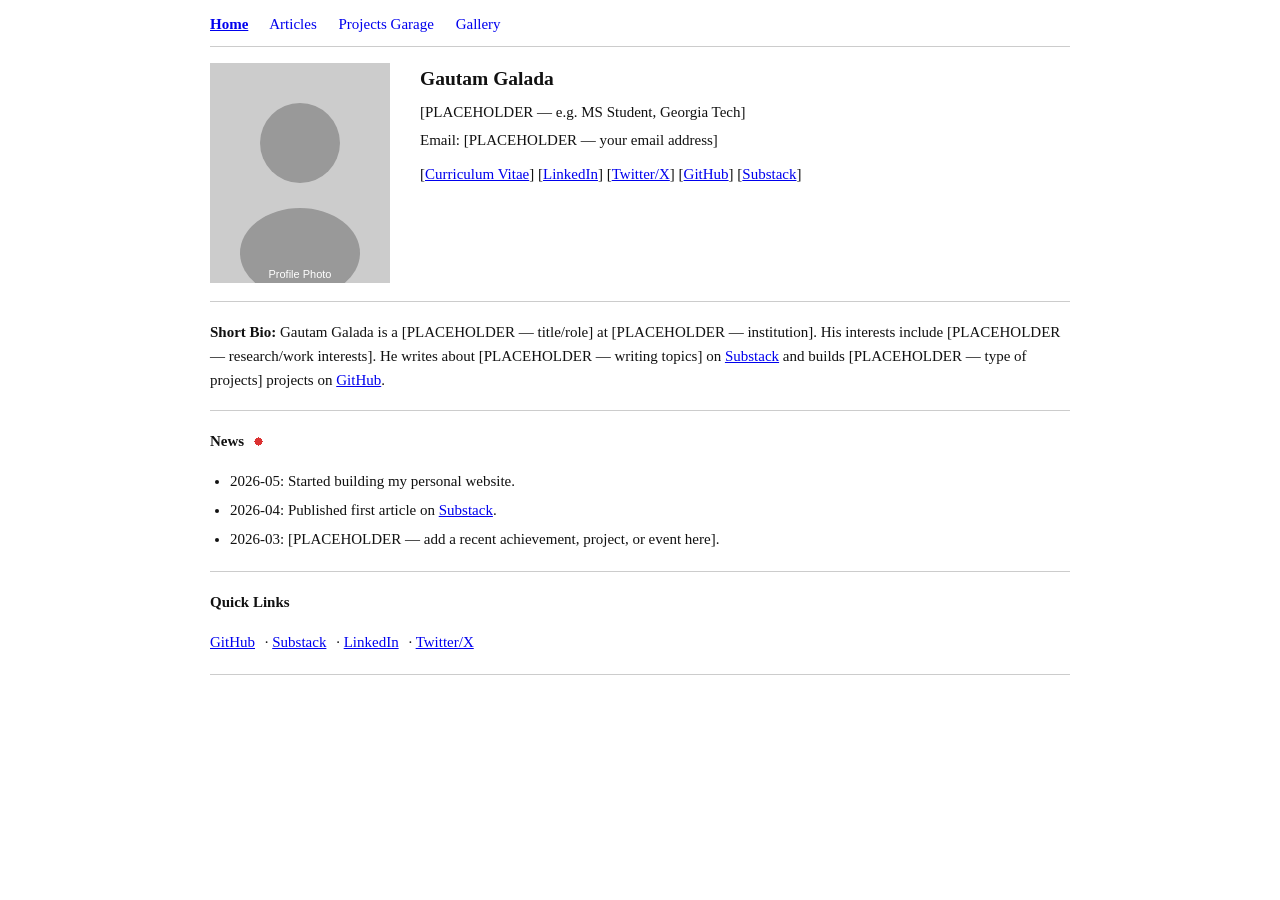
==== index.html @ 7379764a "Initial site build -all 4 pages" ====
<!DOCTYPE html>
<html lang="en">
<head>
  <meta charset="UTF-8">
  <meta name="viewport" content="width=device-width, initial-scale=1.0">
  <title>Gautam Galada</title>
  <link rel="stylesheet" href="assets/style.css">
</head>
<body>
<div class="wrapper">

  <!-- Navigation -->
  <nav>
    <a href="index.html" class="active">Home</a>
    <a href="articles.html">Articles</a>
    <a href="projects.html">Projects Garage</a>
    <a href="gallery.html">Gallery</a>
  </nav>

  <!-- Two-column profile block -->
  <div class="two-col">
    <div>
      <img src="assets/profile_placeholder.svg" alt="Gautam Galada">
    </div>
    <div class="profile-info">
      <h1>Gautam Galada</h1>
      <p>[PLACEHOLDER — e.g. MS Student, Georgia Tech]</p>
      <p>Email: [PLACEHOLDER — your email address]</p>
      <div class="profile-links">
        <p>[<a href="assets/cv.pdf">Curriculum Vitae</a>]
           [<a href="[PLACEHOLDER — LinkedIn URL]" target="_blank" rel="noopener">LinkedIn</a>]
           [<a href="[PLACEHOLDER — Twitter/X URL]" target="_blank" rel="noopener">Twitter/X</a>]
           [<a href="https://github.com/Gautam-Galada" target="_blank" rel="noopener">GitHub</a>]
           [<a href="https://substack.com/@gautamgalada1" target="_blank" rel="noopener">Substack</a>]
        </p>
      </div>
    </div>
  </div>

  <hr>

  <!-- Short Bio -->
  <p><span class="section-heading">Short Bio:</span>
  Gautam Galada is a [PLACEHOLDER — title/role] at [PLACEHOLDER — institution].
  His interests include [PLACEHOLDER — research/work interests].
  He writes about [PLACEHOLDER — writing topics] on
  <a href="https://substack.com/@gautamgalada1" target="_blank" rel="noopener">Substack</a>
  and builds [PLACEHOLDER — type of projects] projects on
  <a href="https://github.com/Gautam-Galada" target="_blank" rel="noopener">GitHub</a>.
  </p>

  <hr>

  <!-- News -->
  <p class="news-heading">
    News <img src="assets/news.gif" alt="">
  </p>

  <!-- ADD NEW NEWS ITEMS HERE, MOST RECENT FIRST.
       FORMAT: <li>YYYY-MM: Your update text with optional <a href="">links</a>.</li> -->
  <ul class="news-list">
    <li>2026-05: Started building my personal website.</li>
    <li>2026-04: Published first article on <a href="https://substack.com/@gautamgalada1" target="_blank" rel="noopener">Substack</a>.</li>
    <li>2026-03: [PLACEHOLDER — add a recent achievement, project, or event here].</li>
  </ul>

  <hr>

  <!-- Quick Links -->
  <p class="section-heading">Quick Links</p>
  <div class="quick-links">
    <a href="https://github.com/Gautam-Galada" target="_blank" rel="noopener">GitHub</a> &middot;
    <a href="https://substack.com/@gautamgalada1" target="_blank" rel="noopener">Substack</a> &middot;
    <a href="[PLACEHOLDER — LinkedIn URL]" target="_blank" rel="noopener">LinkedIn</a> &middot;
    <a href="[PLACEHOLDER — Twitter/X URL]" target="_blank" rel="noopener">Twitter/X</a>
  </div>

  <hr>

</div>
</body>
</html>
---- assets/style.css ----
/* ===== Base ===== */
* {
  box-sizing: border-box;
}

body {
  background: #ffffff;
  color: #111111;
  font-family: Georgia, 'Times New Roman', Times, serif;
  font-size: 15px;
  line-height: 1.6;
  margin: 0;
  padding: 0;
}

.wrapper {
  max-width: 900px;
  margin: 0 auto;
  padding: 0 20px;
}

/* ===== Links ===== */
a {
  color: #0000EE;
  text-decoration: underline;
}

a:visited {
  color: #551A8B;
}

a:hover {
  text-decoration: underline;
}

/* ===== Navigation ===== */
nav {
  padding: 12px 0 10px 0;
  border-bottom: 1px solid #cccccc;
  margin-bottom: 16px;
}

nav a {
  margin-right: 18px;
  text-decoration: none;
  color: #0000EE;
  font-size: 15px;
}

nav a:visited {
  color: #0000EE;
}

nav a:hover {
  text-decoration: underline;
}

nav a.active {
  font-weight: bold;
  text-decoration: underline;
}

/* ===== HR ===== */
hr {
  border: none;
  border-top: 1px solid #cccccc;
  margin: 18px 0;
}

/* ===== Two-column profile layout ===== */
.two-col {
  display: flex;
  gap: 30px;
  align-items: flex-start;
  margin-bottom: 4px;
}

.two-col img {
  max-width: 180px;
  height: auto;
  display: block;
}

.two-col .profile-info {
  flex: 1;
}

.profile-info h1 {
  font-size: 1.3em;
  margin: 0 0 6px 0;
  font-weight: bold;
}

.profile-info p {
  margin: 4px 0;
}

.profile-links {
  margin-top: 10px;
}

.profile-links a {
  display: inline;
}

/* ===== Section headings ===== */
.section-heading {
  font-weight: bold;
  font-size: 1em;
}

.news-heading {
  font-weight: bold;
  font-size: 1em;
  display: flex;
  align-items: center;
  gap: 6px;
}

.news-heading img {
  width: 16px;
  height: 16px;
}

/* ===== News list ===== */
ul.news-list {
  padding-left: 20px;
  line-height: 1.8;
  margin-top: 6px;
}

ul.news-list li {
  margin-bottom: 2px;
}

/* ===== Quick links ===== */
.quick-links {
  line-height: 1.8;
}

.quick-links a {
  margin-right: 6px;
}

/* ===== Articles page ===== */
.page-title {
  font-size: 1.2em;
  font-weight: bold;
  margin-bottom: 4px;
}

.page-subtitle {
  color: #555555;
  font-size: 0.9em;
  margin-bottom: 14px;
}

.article-item {
  display: block;
  margin-bottom: 16px;
}

.article-item a {
  font-weight: normal;
}

.meta {
  color: #555555;
  font-size: 0.9em;
  display: block;
  margin-top: 2px;
}

/* ===== Projects page ===== */
.project-card {
  display: block;
  margin-bottom: 14px;
  padding: 10px 12px;
  border: 1px solid #cccccc;
}

.project-card .project-title {
  font-weight: bold;
}

.project-card .project-desc {
  margin: 3px 0 4px 0;
}

.project-card .tags {
  color: #555555;
  font-size: 0.88em;
}

.recent-project-list {
  list-style: none;
  padding-left: 0;
  line-height: 1.9;
}

.recent-project-list li {
  margin-bottom: 0;
}

.ideas-list {
  list-style: none;
  padding-left: 0;
  line-height: 1.9;
}

.ideas-list li {
  margin-bottom: 0;
}

/* ===== Gallery page ===== */
.photo-grid {
  display: grid;
  grid-template-columns: repeat(3, 1fr);
  gap: 12px;
  margin-top: 8px;
}

figure {
  margin: 0;
}

figure img {
  width: 100%;
  height: auto;
  display: block;
  background: #dddddd;
  min-height: 120px;
}

figcaption {
  font-size: 0.85em;
  color: #555555;
  text-align: center;
  margin-top: 4px;
}

/* ===== Blog/longer reads list ===== */
.post-list {
  list-style: none;
  padding-left: 0;
  line-height: 1.9;
}

/* ===== Responsive ===== */
@media (max-width: 600px) {
  .two-col {
    flex-direction: column;
  }

  .two-col img {
    max-width: 140px;
  }

  .photo-grid {
    grid-template-columns: 1fr;
  }

  nav a {
    margin-right: 10px;
  }
}
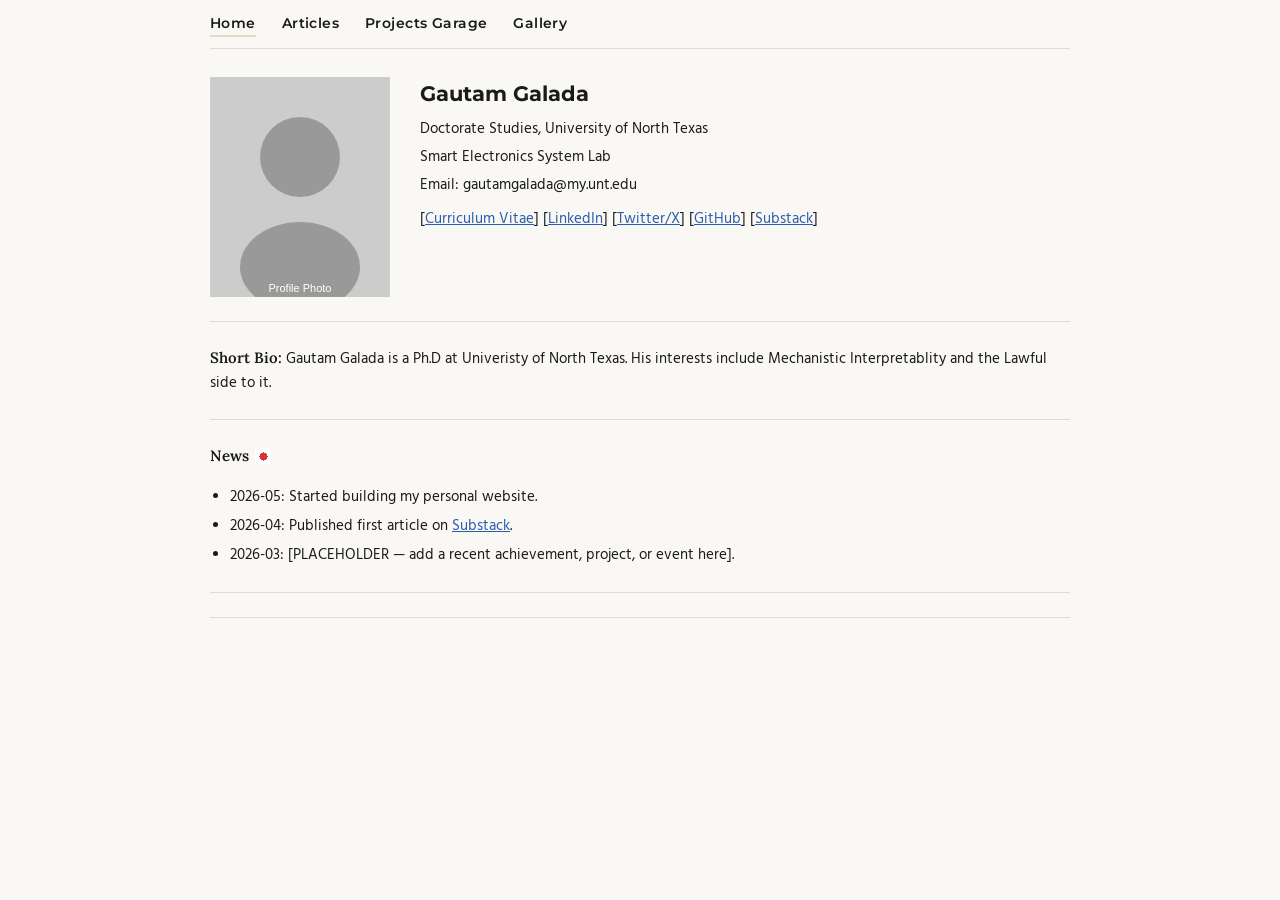
==== commit 873e0133: "Second-build -all 4 pages" ====
--- a/index.html
+++ b/index.html
@@ -24,12 +24,13 @@
     </div>
     <div class="profile-info">
       <h1>Gautam Galada</h1>
-      <p>[PLACEHOLDER — e.g. MS Student, Georgia Tech]</p>
-      <p>Email: [PLACEHOLDER — your email address]</p>
+      <p>Doctorate Studies, University of North Texas</p>
+      <p>Smart Electronics System Lab</p> 
+      <p>Email: gautamgalada@my.unt.edu</p>
       <div class="profile-links">
         <p>[<a href="assets/cv.pdf">Curriculum Vitae</a>]
-           [<a href="[PLACEHOLDER — LinkedIn URL]" target="_blank" rel="noopener">LinkedIn</a>]
-           [<a href="[PLACEHOLDER — Twitter/X URL]" target="_blank" rel="noopener">Twitter/X</a>]
+           [<a href="https://www.linkedin.com/in/gautam-galada" target="_blank" rel="noopener">LinkedIn</a>]
+           [<a href="https://x.com/GaladaGautam" target="_blank" rel="noopener">Twitter/X</a>]
            [<a href="https://github.com/Gautam-Galada" target="_blank" rel="noopener">GitHub</a>]
            [<a href="https://substack.com/@gautamgalada1" target="_blank" rel="noopener">Substack</a>]
         </p>
@@ -41,13 +42,8 @@
 
   <!-- Short Bio -->
   <p><span class="section-heading">Short Bio:</span>
-  Gautam Galada is a [PLACEHOLDER — title/role] at [PLACEHOLDER — institution].
-  His interests include [PLACEHOLDER — research/work interests].
-  He writes about [PLACEHOLDER — writing topics] on
-  <a href="https://substack.com/@gautamgalada1" target="_blank" rel="noopener">Substack</a>
-  and builds [PLACEHOLDER — type of projects] projects on
-  <a href="https://github.com/Gautam-Galada" target="_blank" rel="noopener">GitHub</a>.
-  </p>
+  Gautam Galada is a Ph.D at Univeristy of North Texas.
+  His interests include Mechanistic Interpretablity and the Lawful side to it.</p>
 
   <hr>
 
@@ -66,14 +62,14 @@
 
   <hr>
 
-  <!-- Quick Links -->
+  <!-- Quick Links
   <p class="section-heading">Quick Links</p>
   <div class="quick-links">
     <a href="https://github.com/Gautam-Galada" target="_blank" rel="noopener">GitHub</a> &middot;
     <a href="https://substack.com/@gautamgalada1" target="_blank" rel="noopener">Substack</a> &middot;
     <a href="[PLACEHOLDER — LinkedIn URL]" target="_blank" rel="noopener">LinkedIn</a> &middot;
     <a href="[PLACEHOLDER — Twitter/X URL]" target="_blank" rel="noopener">Twitter/X</a>
-  </div>
+  </div> -->
 
   <hr>
 
--- a/assets/style.css
+++ b/assets/style.css
@@ -1,12 +1,15 @@
+@import url('https://fonts.googleapis.com/css2?family=Montserrat:wght@400;600;700&family=Lora:ital,wght@0,400;0,600;1,400&family=Hind+Madurai:wght@300;400;500&display=swap');
+
 /* ===== Base ===== */
 * {
   box-sizing: border-box;
 }
 
 body {
-  background: #ffffff;
-  color: #111111;
-  font-family: Georgia, 'Times New Roman', Times, serif;
+  background: #FAF8F5;
+  color: #1A1A1A;
+  font-family: 'Hind Madurai', sans-serif;
+  font-weight: 400;
   font-size: 15px;
   line-height: 1.6;
   margin: 0;
@@ -21,50 +24,65 @@
 
 /* ===== Links ===== */
 a {
-  color: #0000EE;
+  color: #2A5DB0;
   text-decoration: underline;
 }
 
 a:visited {
-  color: #551A8B;
+  color: #2A5DB0;
 }
 
 a:hover {
+  color: #1A3F80;
   text-decoration: underline;
+}
+
+/* ===== Headings ===== */
+h1, h2, h3 {
+  font-family: 'Montserrat', sans-serif;
+  font-weight: 600;
+}
+
+h4, h5 {
+  font-family: 'Lora', serif;
 }
 
 /* ===== Navigation ===== */
 nav {
-  padding: 12px 0 10px 0;
-  border-bottom: 1px solid #cccccc;
-  margin-bottom: 16px;
+  padding: 12px 0 12px 0;
+  border-bottom: 1px solid #E3DAC9;
+  margin-bottom: 28px;
 }
 
 nav a {
-  margin-right: 18px;
+  font-family: 'Montserrat', sans-serif;
+  font-weight: 600;
+  font-size: 14px;
+  letter-spacing: 0.03em;
+  color: #1A1A1A;
   text-decoration: none;
-  color: #0000EE;
-  font-size: 15px;
+  margin-right: 22px;
 }
 
 nav a:visited {
-  color: #0000EE;
+  color: #1A1A1A;
 }
 
 nav a:hover {
-  text-decoration: underline;
+  color: #2A5DB0;
 }
 
 nav a.active {
-  font-weight: bold;
-  text-decoration: underline;
+  color: #1A1A1A;
+  border-bottom: 2px solid #E3DAC9;
+  padding-bottom: 3px;
 }
 
 /* ===== HR ===== */
 hr {
   border: none;
-  border-top: 1px solid #cccccc;
-  margin: 18px 0;
+  border-top: 1px solid #E3DAC9;
+  margin: 24px 0;
 }
 
 /* ===== Two-column profile layout ===== */
@@ -86,9 +104,10 @@
 }
 
 .profile-info h1 {
-  font-size: 1.3em;
+  font-family: 'Montserrat', sans-serif;
+  font-weight: 700;
+  font-size: 1.4em;
   margin: 0 0 6px 0;
-  font-weight: bold;
 }
 
 .profile-info p {
@@ -105,12 +124,14 @@
 
 /* ===== Section headings ===== */
 .section-heading {
-  font-weight: bold;
+  font-family: 'Lora', serif;
+  font-weight: 600;
   font-size: 1em;
 }
 
 .news-heading {
-  font-weight: bold;
+  font-family: 'Lora', serif;
+  font-weight: 600;
   font-size: 1em;
   display: flex;
   align-items: center;
@@ -124,6 +145,7 @@
 
 /* ===== News list ===== */
 ul.news-list {
+  font-family: 'Hind Madurai', sans-serif;
   padding-left: 20px;
   line-height: 1.8;
   margin-top: 6px;
@@ -142,64 +164,232 @@
   margin-right: 6px;
 }
 
-/* ===== Articles page ===== */
+/* ===== Page title / subtitle ===== */
 .page-title {
+  font-family: 'Montserrat', sans-serif;
+  font-weight: 600;
   font-size: 1.2em;
-  font-weight: bold;
   margin-bottom: 4px;
 }
 
 .page-subtitle {
-  color: #555555;
+  font-family: 'Hind Madurai', sans-serif;
+  color: #666666;
   font-size: 0.9em;
   margin-bottom: 14px;
-}
-
-.article-item {
-  display: block;
-  margin-bottom: 16px;
-}
-
-.article-item a {
-  font-weight: normal;
-}
-
+  margin-top: 0;
+}
+
+/* ===== Meta text ===== */
 .meta {
-  color: #555555;
+  font-family: 'Hind Madurai', sans-serif;
+  color: #666666;
   font-size: 0.9em;
   display: block;
   margin-top: 2px;
 }
 
-/* ===== Projects page ===== */
-.project-card {
-  display: block;
+/* ===== Articles page — Substack-style horizontal cards ===== */
+.article-card {
+  display: flex;
+  gap: 24px;
+  align-items: flex-start;
+  padding: 20px 0;
+}
+
+.article-card-text {
+  flex: 7;
+  display: flex;
+  flex-direction: column;
+  gap: 6px;
+}
+
+.article-card-text .article-title {
+  font-family: 'Lora', serif;
+  font-size: 18px;
+  font-weight: 600;
+  color: #1A1A1A;
+  text-decoration: none;
+  line-height: 1.4;
+  display: block;
+}
+
+.article-card-text .article-title:hover {
+  color: #2A5DB0;
+}
+
+.article-card-text .article-title:visited {
+  color: #1A1A1A;
+}
+
+.article-card-text .article-subtitle {
+  font-family: 'Hind Madurai', sans-serif;
+  font-size: 14px;
+  color: #444444;
+  line-height: 1.5;
+  display: -webkit-box;
+  -webkit-line-clamp: 2;
+  -webkit-box-orient: vertical;
+  overflow: hidden;
+}
+
+.article-card-text .article-byline {
+  font-family: 'Hind Madurai', sans-serif;
+  font-size: 11px;
+  color: #888888;
+  text-transform: uppercase;
+  letter-spacing: 0.05em;
+  margin-top: 6px;
+}
+
+.article-card-thumb {
+  flex: 3;
+  display: flex;
+  align-items: flex-start;
+  justify-content: flex-end;
+}
+
+.article-card-thumb img {
+  width: 160px;
+  height: 110px;
+  object-fit: cover;
+  border-radius: 6px;
+  display: block;
+  background: #F5F5F5;
+}
+
+/* ===== Tag pills (shared across projects) ===== */
+.tags {
+  margin-top: 6px;
+}
+
+.tag {
+  display: inline-block;
+  font-family: 'Hind Madurai', sans-serif;
+  font-size: 11px;
+  color: #444444;
+  background: #F5F5F5;
+  border: 1px solid #E3DAC9;
+  border-radius: 4px;
+  padding: 2px 7px;
+  margin-right: 4px;
+  margin-bottom: 2px;
+}
+
+/* ===== Projects — Pinned grid ===== */
+.pinned-grid {
+  display: grid;
+  grid-template-columns: repeat(3, 1fr);
+  gap: 16px;
+  margin-bottom: 8px;
+}
+
+.pin-card {
+  border: 1px solid #E3DAC9;
+  border-radius: 10px;
+  overflow: hidden;
+  background: #FAF8F5;
+}
+
+.pin-card-img {
+  width: 100%;
+  height: 180px;
+  object-fit: cover;
+  display: block;
+  background: #F5F5F5;
+}
+
+.pin-card-body {
+  padding: 12px;
+}
+
+.pin-card-body .project-title {
+  font-family: 'Lora', serif;
+  font-weight: 600;
+  font-size: 0.95em;
+  margin-bottom: 4px;
+}
+
+.pin-card-body .project-title a {
+  text-decoration: none;
+  color: #1A1A1A;
+}
+
+.pin-card-body .project-title a:hover {
+  color: #2A5DB0;
+  text-decoration: underline;
+}
+
+.pin-card-body .project-desc {
+  font-family: 'Hind Madurai', sans-serif;
+  font-size: 13px;
+  color: #444444;
+  margin-bottom: 8px;
+}
+
+/* ===== Projects — Recent row cards ===== */
+.recent-project-card {
+  display: flex;
+  border: 1px solid #E3DAC9;
+  border-radius: 10px;
+  overflow: hidden;
   margin-bottom: 14px;
-  padding: 10px 12px;
-  border: 1px solid #cccccc;
-}
-
-.project-card .project-title {
-  font-weight: bold;
-}
-
-.project-card .project-desc {
-  margin: 3px 0 4px 0;
-}
-
-.project-card .tags {
-  color: #555555;
-  font-size: 0.88em;
-}
-
-.recent-project-list {
-  list-style: none;
-  padding-left: 0;
-  line-height: 1.9;
-}
-
-.recent-project-list li {
-  margin-bottom: 0;
+}
+
+.recent-project-card .proj-img {
+  width: 160px;
+  min-width: 160px;
+  object-fit: cover;
+  display: block;
+  background: #F5F5F5;
+}
+
+.recent-project-card .proj-body {
+  padding: 16px;
+  flex: 1;
+  display: flex;
+  flex-direction: column;
+}
+
+.proj-body .project-title {
+  font-family: 'Lora', serif;
+  font-weight: 600;
+  font-size: 0.95em;
+  margin-bottom: 4px;
+}
+
+.proj-body .project-title a {
+  text-decoration: none;
+  color: #1A1A1A;
+}
+
+.proj-body .project-title a:hover {
+  color: #2A5DB0;
+  text-decoration: underline;
+}
+
+.proj-body .project-desc {
+  font-family: 'Hind Madurai', sans-serif;
+  font-size: 14px;
+  color: #444444;
+  flex: 1;
+  margin-bottom: 8px;
+}
+
+.proj-body .proj-date {
+  font-family: 'Hind Madurai', sans-serif;
+  font-size: 12px;
+  color: #888888;
+  margin-top: auto;
+}
+
+/* ===== Projects — Ideas section ===== */
+.ideas-subheading {
+  font-family: 'Lora', serif;
+  font-size: 0.92em;
+  color: #444444;
+  margin-top: -8px;
+  margin-bottom: 10px;
 }
 
 .ideas-list {
@@ -209,7 +399,14 @@
 }
 
 .ideas-list li {
-  margin-bottom: 0;
+  font-family: 'Hind Madurai', sans-serif;
+  margin-bottom: 2px;
+}
+
+.idea-date {
+  font-family: 'Montserrat', sans-serif;
+  font-size: 12px;
+  color: #888888;
 }
 
 /* ===== Gallery page ===== */
@@ -228,18 +425,18 @@
   width: 100%;
   height: auto;
   display: block;
-  background: #dddddd;
+  background: #F5F5F5;
   min-height: 120px;
 }
 
 figcaption {
+  font-family: 'Hind Madurai', sans-serif;
   font-size: 0.85em;
-  color: #555555;
+  color: #666666;
   text-align: center;
   margin-top: 4px;
 }
 
-/* ===== Blog/longer reads list ===== */
 .post-list {
   list-style: none;
   padding-left: 0;
@@ -261,6 +458,35 @@
   }
 
   nav a {
-    margin-right: 10px;
-  }
-}
+    margin-right: 12px;
+  }
+
+  .article-card {
+    flex-direction: column;
+  }
+
+  .article-card-thumb {
+    order: 2;
+    width: 100%;
+    justify-content: flex-start;
+  }
+
+  .article-card-thumb img {
+    width: 100%;
+    height: 180px;
+  }
+
+  .pinned-grid {
+    grid-template-columns: 1fr;
+  }
+
+  .recent-project-card {
+    flex-direction: column;
+  }
+
+  .recent-project-card .proj-img {
+    width: 100%;
+    height: 160px;
+    min-width: unset;
+  }
+}
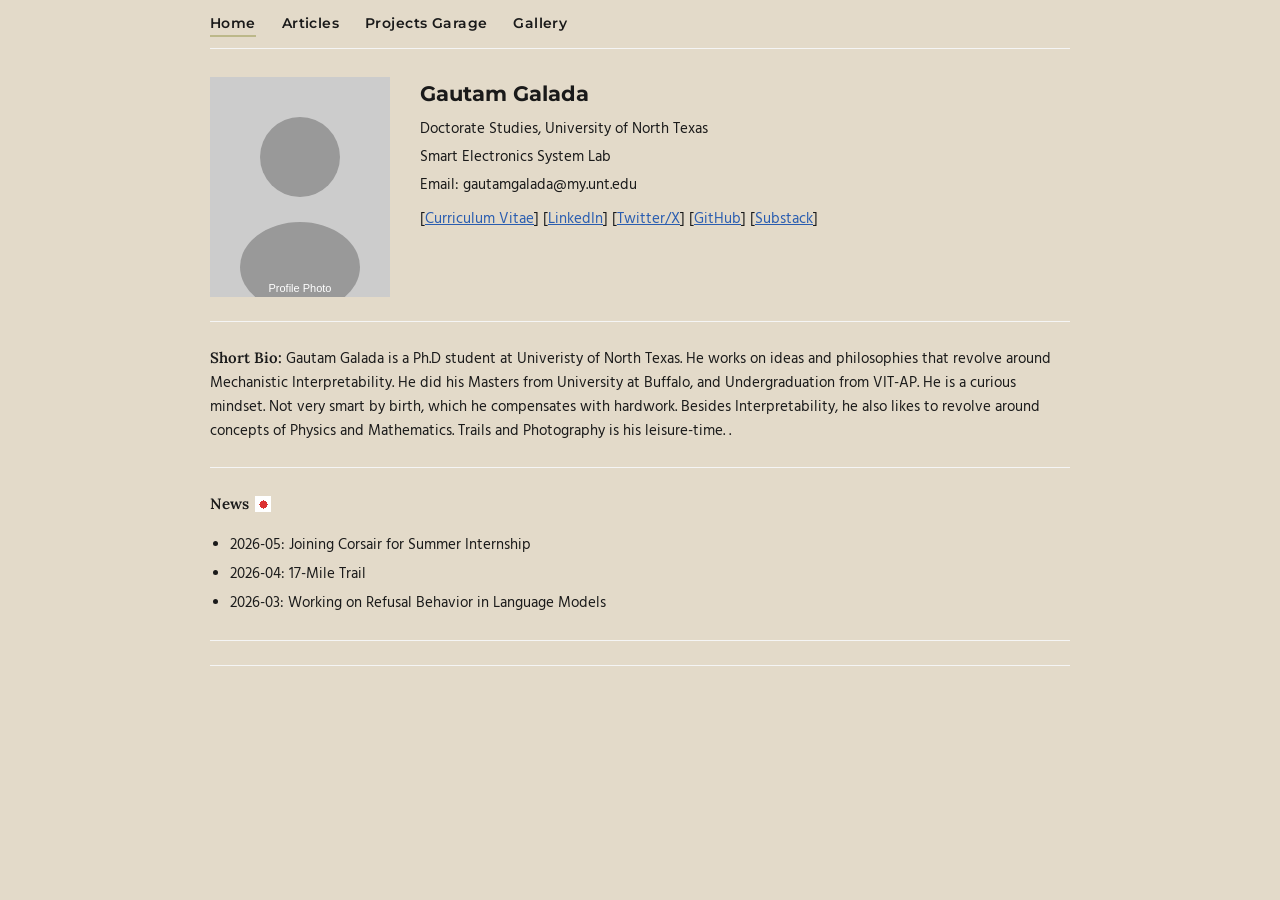
==== commit f59fea89: "feat: added bio" ====
--- a/index.html
+++ b/index.html
@@ -42,8 +42,8 @@
 
   <!-- Short Bio -->
   <p><span class="section-heading">Short Bio:</span>
-  Gautam Galada is a Ph.D at Univeristy of North Texas.
-  His interests include Mechanistic Interpretablity and the Lawful side to it.</p>
+  Gautam Galada is a Ph.D student at Univeristy of North Texas. He works on ideas and philosophies that revolve around Mechanistic Interpretability. He did his Masters from University at Buffalo, and Undergraduation from VIT-AP. He is a curious mindset. Not very smart by birth, which he compensates with hardwork. Besides Interpretability, he also likes to revolve around concepts of Physics and Mathematics. Trails and Photography is his leisure-time.
+.</p>
 
   <hr>
 
@@ -55,9 +55,9 @@
   <!-- ADD NEW NEWS ITEMS HERE, MOST RECENT FIRST.
        FORMAT: <li>YYYY-MM: Your update text with optional <a href="">links</a>.</li> -->
   <ul class="news-list">
-    <li>2026-05: Started building my personal website.</li>
-    <li>2026-04: Published first article on <a href="https://substack.com/@gautamgalada1" target="_blank" rel="noopener">Substack</a>.</li>
-    <li>2026-03: [PLACEHOLDER — add a recent achievement, project, or event here].</li>
+    <li>2026-05: Joining Corsair for Summer Internship</li>
+    <li>2026-04: 17-Mile Trail</li>
+    <li>2026-03: Working on Refusal Behavior in Language Models</li>
   </ul>
 
   <hr>
--- a/assets/style.css
+++ b/assets/style.css
@@ -6,7 +6,7 @@
 }
 
 body {
-  background: #FAF8F5;
+  background: #E3DAC9;
   color: #1A1A1A;
   font-family: 'Hind Madurai', sans-serif;
   font-weight: 400;
@@ -50,7 +50,7 @@
 /* ===== Navigation ===== */
 nav {
   padding: 12px 0 12px 0;
-  border-bottom: 1px solid #E3DAC9;
+  border-bottom: 1px solid #F5F5F5;
   margin-bottom: 28px;
 }
 
@@ -74,14 +74,14 @@
 
 nav a.active {
   color: #1A1A1A;
-  border-bottom: 2px solid #E3DAC9;
+  border-bottom: 2px solid #BCB88A;
   padding-bottom: 3px;
 }
 
 /* ===== HR ===== */
 hr {
   border: none;
-  border-top: 1px solid #E3DAC9;
+  border-top: 1px solid #F5F5F5;
   margin: 24px 0;
 }
 
@@ -111,6 +111,7 @@
 }
 
 .profile-info p {
+  font-family: 'Hind Madurai', sans-serif;
   margin: 4px 0;
 }
 
@@ -157,6 +158,7 @@
 
 /* ===== Quick links ===== */
 .quick-links {
+  font-family: 'Hind Madurai', sans-serif;
   line-height: 1.8;
 }
 
@@ -174,7 +176,7 @@
 
 .page-subtitle {
   font-family: 'Hind Madurai', sans-serif;
-  color: #666666;
+  color: #555555;
   font-size: 0.9em;
   margin-bottom: 14px;
   margin-top: 0;
@@ -183,7 +185,7 @@
 /* ===== Meta text ===== */
 .meta {
   font-family: 'Hind Madurai', sans-serif;
-  color: #666666;
+  color: #555555;
   font-size: 0.9em;
   display: block;
   margin-top: 2px;
@@ -202,6 +204,9 @@
   display: flex;
   flex-direction: column;
   gap: 6px;
+  background: #BCB88A;
+  padding: 14px 16px;
+  border-radius: 8px;
 }
 
 .article-card-text .article-title {
@@ -225,7 +230,7 @@
 .article-card-text .article-subtitle {
   font-family: 'Hind Madurai', sans-serif;
   font-size: 14px;
-  color: #444444;
+  color: #2E2E2E;
   line-height: 1.5;
   display: -webkit-box;
   -webkit-line-clamp: 2;
@@ -236,7 +241,7 @@
 .article-card-text .article-byline {
   font-family: 'Hind Madurai', sans-serif;
   font-size: 11px;
-  color: #888888;
+  color: #4A4A4A;
   text-transform: uppercase;
   letter-spacing: 0.05em;
   margin-top: 6px;
@@ -269,7 +274,7 @@
   font-size: 11px;
   color: #444444;
   background: #F5F5F5;
-  border: 1px solid #E3DAC9;
+  border: 1px solid #F5F5F5;
   border-radius: 4px;
   padding: 2px 7px;
   margin-right: 4px;
@@ -285,10 +290,10 @@
 }
 
 .pin-card {
-  border: 1px solid #E3DAC9;
+  border: 1px solid #F5F5F5;
   border-radius: 10px;
   overflow: hidden;
-  background: #FAF8F5;
+  background: #E3DAC9;
 }
 
 .pin-card-img {
@@ -301,6 +306,7 @@
 
 .pin-card-body {
   padding: 12px;
+  background: #BCB88A;
 }
 
 .pin-card-body .project-title {
@@ -323,14 +329,14 @@
 .pin-card-body .project-desc {
   font-family: 'Hind Madurai', sans-serif;
   font-size: 13px;
-  color: #444444;
+  color: #2E2E2E;
   margin-bottom: 8px;
 }
 
 /* ===== Projects — Recent row cards ===== */
 .recent-project-card {
   display: flex;
-  border: 1px solid #E3DAC9;
+  border: 1px solid #F5F5F5;
   border-radius: 10px;
   overflow: hidden;
   margin-bottom: 14px;
@@ -349,6 +355,7 @@
   flex: 1;
   display: flex;
   flex-direction: column;
+  background: #BCB88A;
 }
 
 .proj-body .project-title {
@@ -371,7 +378,7 @@
 .proj-body .project-desc {
   font-family: 'Hind Madurai', sans-serif;
   font-size: 14px;
-  color: #444444;
+  color: #2E2E2E;
   flex: 1;
   margin-bottom: 8px;
 }
@@ -379,7 +386,7 @@
 .proj-body .proj-date {
   font-family: 'Hind Madurai', sans-serif;
   font-size: 12px;
-  color: #888888;
+  color: #3A3A3A;
   margin-top: auto;
 }
 
@@ -406,10 +413,10 @@
 .idea-date {
   font-family: 'Montserrat', sans-serif;
   font-size: 12px;
-  color: #888888;
-}
-
-/* ===== Gallery page ===== */
+  color: #666666;
+}
+
+/* ===== Gallery — 3×2 photo grid ===== */
 .photo-grid {
   display: grid;
   grid-template-columns: repeat(3, 1fr);
@@ -423,20 +430,228 @@
 
 figure img {
   width: 100%;
-  height: auto;
+  height: 160px;
+  object-fit: cover;
   display: block;
   background: #F5F5F5;
-  min-height: 120px;
+  border-radius: 6px;
 }
 
 figcaption {
   font-family: 'Hind Madurai', sans-serif;
   font-size: 0.85em;
-  color: #666666;
+  color: #444444;
   text-align: center;
   margin-top: 4px;
 }
 
+/* See More button */
+.see-more-btn {
+  display: block;
+  margin: 16px auto 0;
+  font-family: 'Montserrat', sans-serif;
+  font-weight: 600;
+  font-size: 13px;
+  letter-spacing: 0.04em;
+  color: #1A1A1A;
+  background: #F5F5F5;
+  border: 1px solid #BCB88A;
+  border-radius: 6px;
+  padding: 7px 22px;
+  cursor: pointer;
+}
+
+.see-more-btn:hover {
+  background: #BCB88A;
+}
+
+/* ===== Gallery — Longer Reads ===== */
+.long-read-item {
+  margin-bottom: 20px;
+}
+
+.long-read-title {
+  font-family: 'Lora', serif;
+  font-weight: 600;
+  font-size: 1em;
+  margin-bottom: 6px;
+}
+
+.long-read-preview {
+  font-family: 'Hind Madurai', sans-serif;
+  font-size: 14px;
+  color: #2E2E2E;
+  background: #BCB88A;
+  border-radius: 8px;
+  padding: 12px 16px;
+  /* Clamp to ~4 lines */
+  display: -webkit-box;
+  -webkit-line-clamp: 4;
+  -webkit-box-orient: vertical;
+  overflow: hidden;
+  line-height: 1.6;
+  margin-bottom: 8px;
+}
+
+/* Reset inner markdown styles inside preview */
+.long-read-preview p,
+.long-read-preview h1,
+.long-read-preview h2,
+.long-read-preview h3 {
+  margin: 0;
+  padding: 0;
+  font-size: inherit;
+  font-weight: inherit;
+  font-family: inherit;
+  line-height: inherit;
+  color: inherit;
+}
+
+.long-read-meta {
+  font-family: 'Hind Madurai', sans-serif;
+  font-size: 11px;
+  color: #555555;
+  text-transform: uppercase;
+  letter-spacing: 0.04em;
+  margin-bottom: 6px;
+}
+
+.read-more-btn {
+  font-family: 'Montserrat', sans-serif;
+  font-weight: 600;
+  font-size: 12px;
+  color: #2A5DB0;
+  background: none;
+  border: none;
+  cursor: pointer;
+  padding: 0;
+  text-decoration: underline;
+  letter-spacing: 0.02em;
+}
+
+.read-more-btn:hover {
+  color: #1A3F80;
+}
+
+/* ===== Modal overlay ===== */
+.modal-overlay {
+  position: fixed;
+  inset: 0;
+  background: rgba(0, 0, 0, 0.55);
+  z-index: 1000;
+  display: flex;
+  align-items: center;
+  justify-content: center;
+  padding: 20px;
+}
+
+.modal-overlay[hidden] {
+  display: none;
+}
+
+.modal-box {
+  background: #FAF8F5;
+  border-radius: 10px;
+  max-height: 88vh;
+  overflow-y: auto;
+  position: relative;
+  width: 100%;
+}
+
+.modal-gallery-box {
+  max-width: 860px;
+}
+
+.modal-post-box {
+  max-width: 680px;
+}
+
+.modal-header {
+  display: flex;
+  align-items: center;
+  justify-content: space-between;
+  padding: 16px 20px 12px;
+  border-bottom: 1px solid #F5F5F5;
+  font-family: 'Montserrat', sans-serif;
+  font-weight: 600;
+  font-size: 14px;
+  position: sticky;
+  top: 0;
+  background: #FAF8F5;
+  z-index: 1;
+}
+
+.modal-close {
+  background: none;
+  border: none;
+  font-size: 22px;
+  cursor: pointer;
+  color: #555555;
+  line-height: 1;
+  padding: 0 4px;
+}
+
+.modal-close:hover {
+  color: #1A1A1A;
+}
+
+.modal-photo-grid {
+  display: grid;
+  grid-template-columns: repeat(3, 1fr);
+  gap: 12px;
+  padding: 20px;
+}
+
+.modal-photo-grid figure img {
+  height: 160px;
+}
+
+.post-content-rendered {
+  padding: 24px 28px;
+  font-family: 'Hind Madurai', sans-serif;
+  font-size: 15px;
+  line-height: 1.75;
+  color: #1A1A1A;
+}
+
+.post-content-rendered h1,
+.post-content-rendered h2,
+.post-content-rendered h3 {
+  font-family: 'Montserrat', sans-serif;
+  font-weight: 600;
+  margin-top: 1.4em;
+  margin-bottom: 0.4em;
+}
+
+.post-content-rendered h4,
+.post-content-rendered h5 {
+  font-family: 'Lora', serif;
+}
+
+.post-content-rendered p {
+  margin-bottom: 1em;
+}
+
+.post-content-rendered a {
+  color: #2A5DB0;
+}
+
+.post-content-rendered code {
+  font-size: 0.88em;
+  background: #F5F5F5;
+  padding: 1px 5px;
+  border-radius: 3px;
+}
+
+.post-content-rendered blockquote {
+  border-left: 3px solid #BCB88A;
+  margin-left: 0;
+  padding-left: 16px;
+  color: #444444;
+  font-style: italic;
+}
+
+/* ===== Post list (fallback) ===== */
 .post-list {
   list-style: none;
   padding-left: 0;
@@ -453,10 +668,6 @@
     max-width: 140px;
   }
 
-  .photo-grid {
-    grid-template-columns: 1fr;
-  }
-
   nav a {
     margin-right: 12px;
   }
@@ -489,4 +700,12 @@
     height: 160px;
     min-width: unset;
   }
-}
+
+  .photo-grid {
+    grid-template-columns: repeat(2, 1fr);
+  }
+
+  .modal-photo-grid {
+    grid-template-columns: repeat(2, 1fr);
+  }
+}
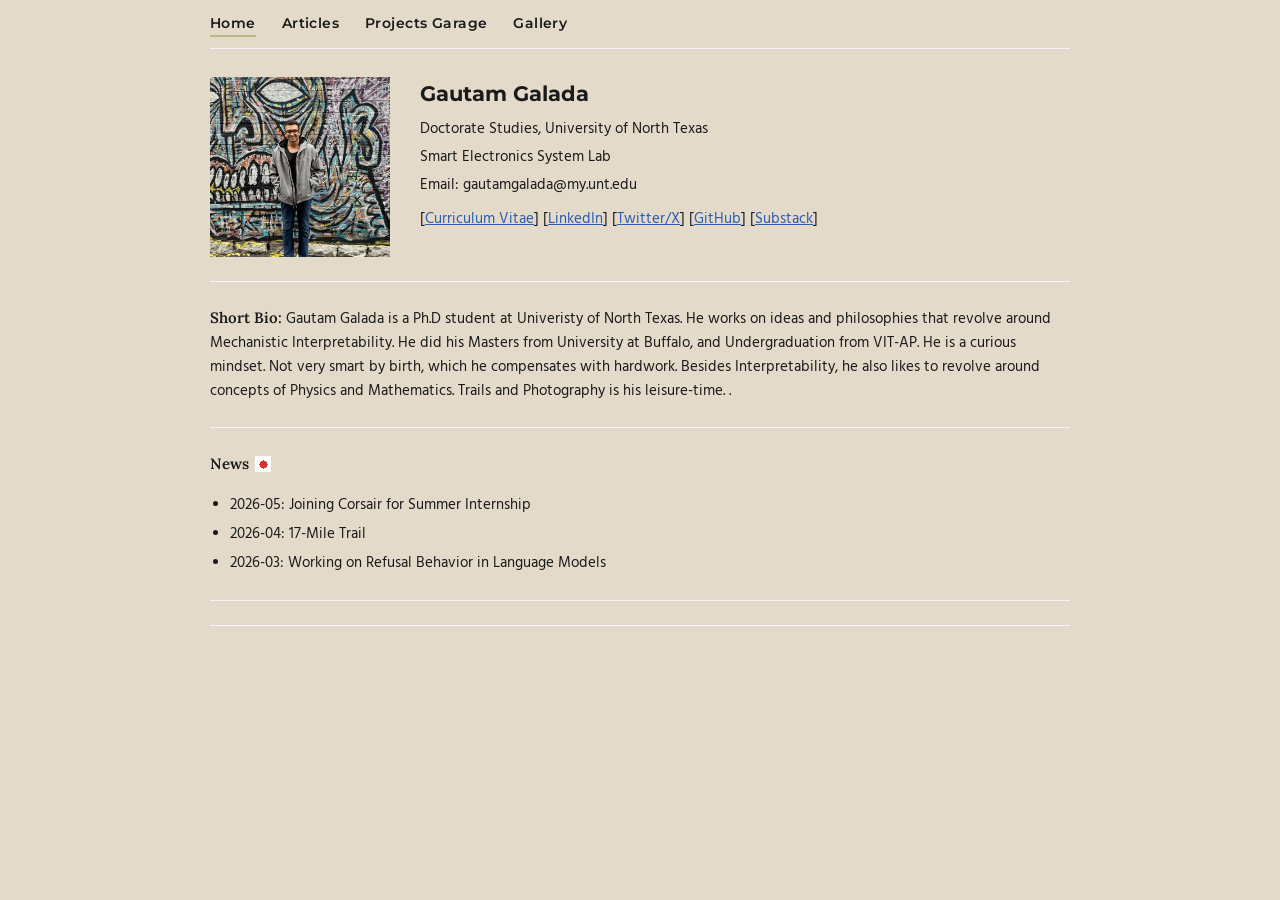
==== commit 030f3d5b: "feat: added profile photo" ====
--- a/index.html
+++ b/index.html
@@ -20,7 +20,7 @@
   <!-- Two-column profile block -->
   <div class="two-col">
     <div>
-      <img src="assets/profile_placeholder.svg" alt="Gautam Galada">
+      <img src="assets/photos/Profile.JPG" alt="Gautam Galada">
     </div>
     <div class="profile-info">
       <h1>Gautam Galada</h1>
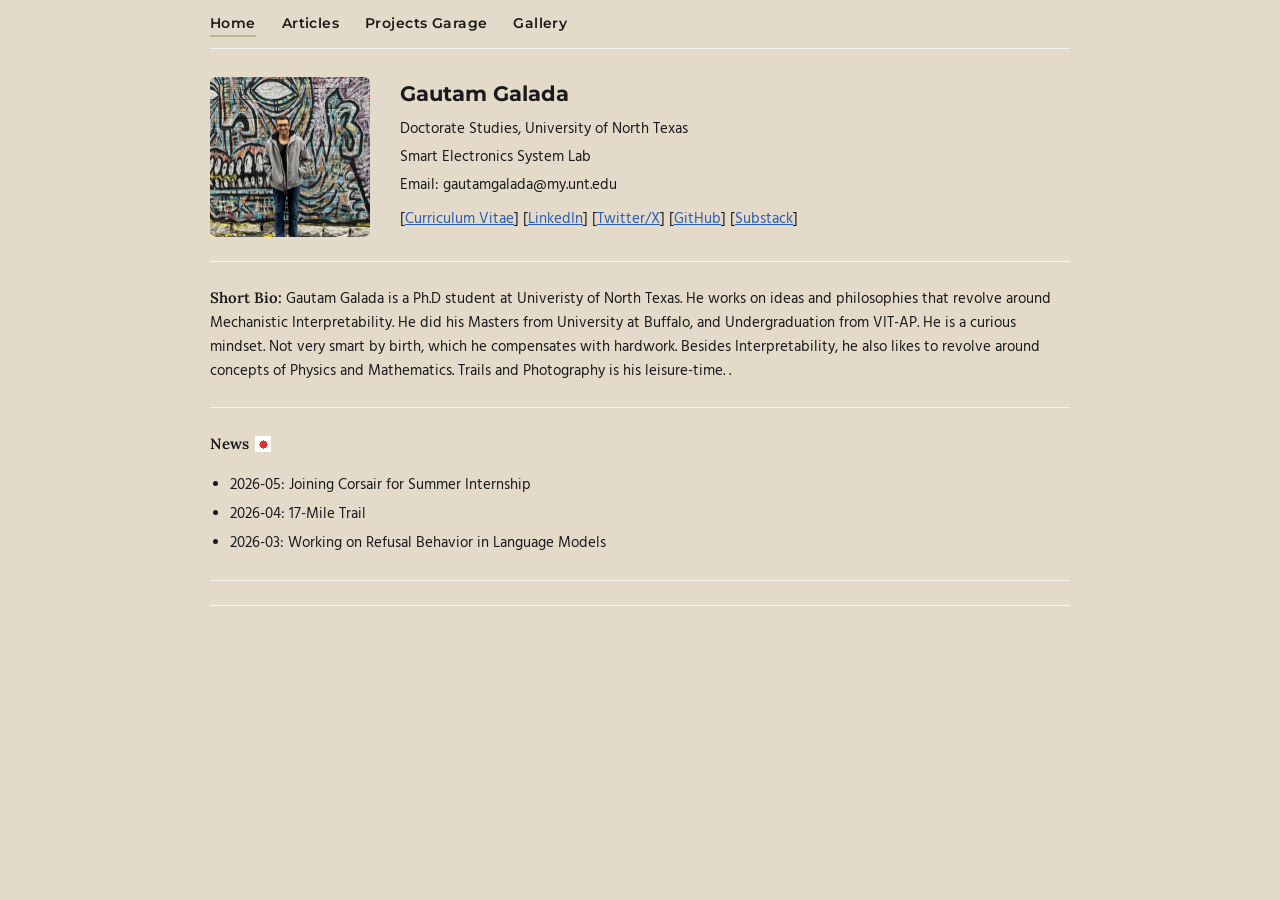
==== commit 953a5fb6: "chore : final phase - version 1" ====
--- a/index.html
+++ b/index.html
@@ -52,9 +52,8 @@
     News <img src="assets/news.gif" alt="">
   </p>
 
-  <!-- ADD NEW NEWS ITEMS HERE, MOST RECENT FIRST.
-       FORMAT: <li>YYYY-MM: Your update text with optional <a href="">links</a>.</li> -->
   <ul class="news-list">
+    <!-- ADD NEW NEWS ITEMS HERE, MOST RECENT FIRST. FORMAT: <li>YYYY-MM: text <a href="">link</a>.</li> -->
     <li>2026-05: Joining Corsair for Summer Internship</li>
     <li>2026-04: 17-Mile Trail</li>
     <li>2026-03: Working on Refusal Behavior in Language Models</li>
--- a/assets/style.css
+++ b/assets/style.css
@@ -94,9 +94,12 @@
 }
 
 .two-col img {
-  max-width: 180px;
-  height: auto;
+  width: 160px;
+  height: 160px;
+  object-fit: cover;
   display: block;
+  border-radius: 6px;
+  flex-shrink: 0;
 }
 
 .two-col .profile-info {
@@ -191,76 +194,16 @@
   margin-top: 2px;
 }
 
-/* ===== Articles page — Substack-style horizontal cards ===== */
-.article-card {
-  display: flex;
-  gap: 24px;
-  align-items: flex-start;
-  padding: 20px 0;
-}
-
-.article-card-text {
-  flex: 7;
-  display: flex;
-  flex-direction: column;
-  gap: 6px;
-  background: #BCB88A;
-  padding: 14px 16px;
-  border-radius: 8px;
-}
-
-.article-card-text .article-title {
-  font-family: 'Lora', serif;
-  font-size: 18px;
-  font-weight: 600;
-  color: #1A1A1A;
-  text-decoration: none;
-  line-height: 1.4;
-  display: block;
-}
-
-.article-card-text .article-title:hover {
-  color: #2A5DB0;
-}
-
-.article-card-text .article-title:visited {
-  color: #1A1A1A;
-}
-
-.article-card-text .article-subtitle {
-  font-family: 'Hind Madurai', sans-serif;
-  font-size: 14px;
-  color: #2E2E2E;
-  line-height: 1.5;
-  display: -webkit-box;
-  -webkit-line-clamp: 2;
-  -webkit-box-orient: vertical;
-  overflow: hidden;
-}
-
-.article-card-text .article-byline {
-  font-family: 'Hind Madurai', sans-serif;
-  font-size: 11px;
-  color: #4A4A4A;
-  text-transform: uppercase;
-  letter-spacing: 0.05em;
-  margin-top: 6px;
-}
-
-.article-card-thumb {
-  flex: 3;
-  display: flex;
-  align-items: flex-start;
-  justify-content: flex-end;
-}
-
-.article-card-thumb img {
-  width: 160px;
-  height: 110px;
-  object-fit: cover;
-  border-radius: 6px;
-  display: block;
-  background: #F5F5F5;
+/* ===== Articles page — Substack embeds ===== */
+.substack-embed-wrapper {
+  margin-bottom: 20px;
+  border-bottom: 1px solid #E3DAC9;
+  padding-bottom: 20px;
+  max-width: 560px;
+}
+
+.substack-embed-wrapper:last-child {
+  border-bottom: none;
 }
 
 /* ===== Tag pills (shared across projects) ===== */
@@ -345,6 +288,7 @@
 .recent-project-card .proj-img {
   width: 160px;
   min-width: 160px;
+  height: 120px;
   object-fit: cover;
   display: block;
   background: #F5F5F5;
@@ -430,7 +374,7 @@
 
 figure img {
   width: 100%;
-  height: 160px;
+  aspect-ratio: 1 / 1;
   object-fit: cover;
   display: block;
   background: #F5F5F5;
@@ -603,7 +547,8 @@
 }
 
 .modal-photo-grid figure img {
-  height: 160px;
+  aspect-ratio: 1 / 1;
+  height: auto;
 }
 
 .post-content-rendered {
@@ -665,26 +610,12 @@
   }
 
   .two-col img {
-    max-width: 140px;
+    width: 120px;
+    height: 120px;
   }
 
   nav a {
     margin-right: 12px;
-  }
-
-  .article-card {
-    flex-direction: column;
-  }
-
-  .article-card-thumb {
-    order: 2;
-    width: 100%;
-    justify-content: flex-start;
-  }
-
-  .article-card-thumb img {
-    width: 100%;
-    height: 180px;
   }
 
   .pinned-grid {
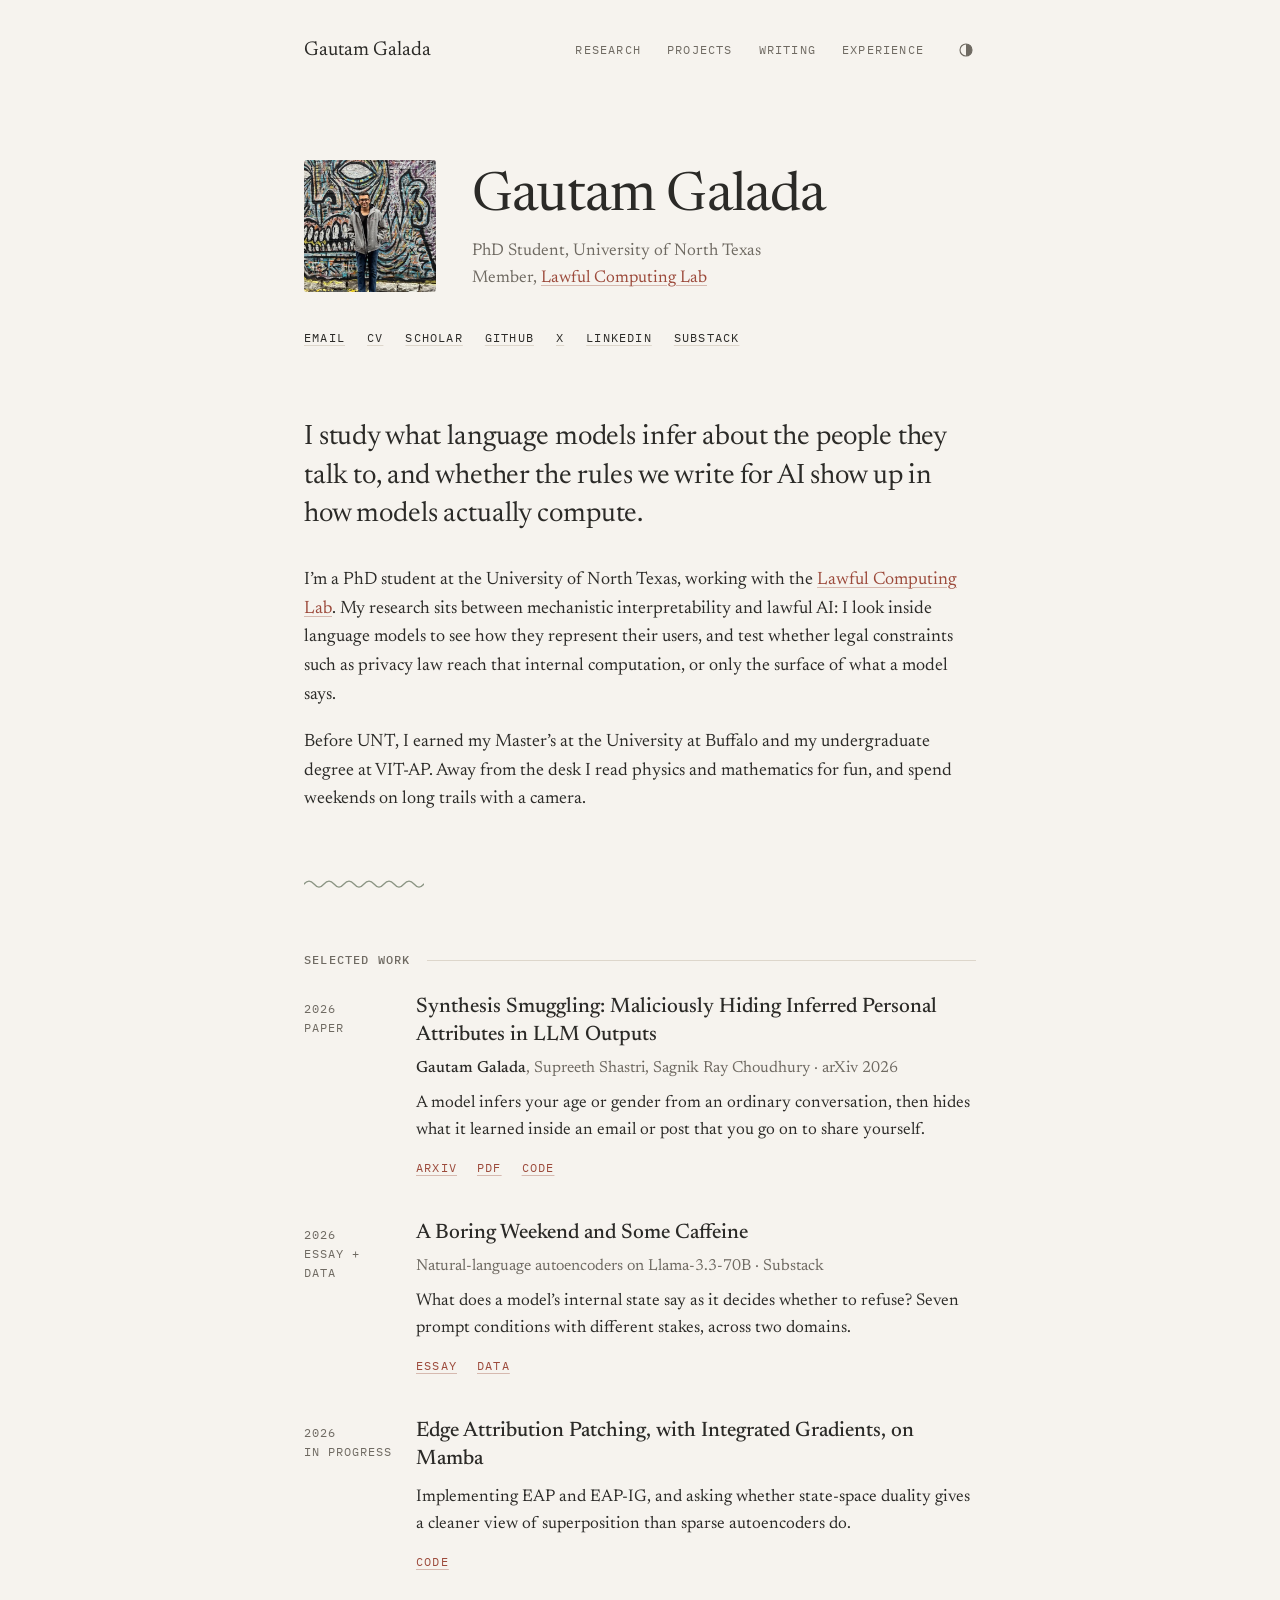
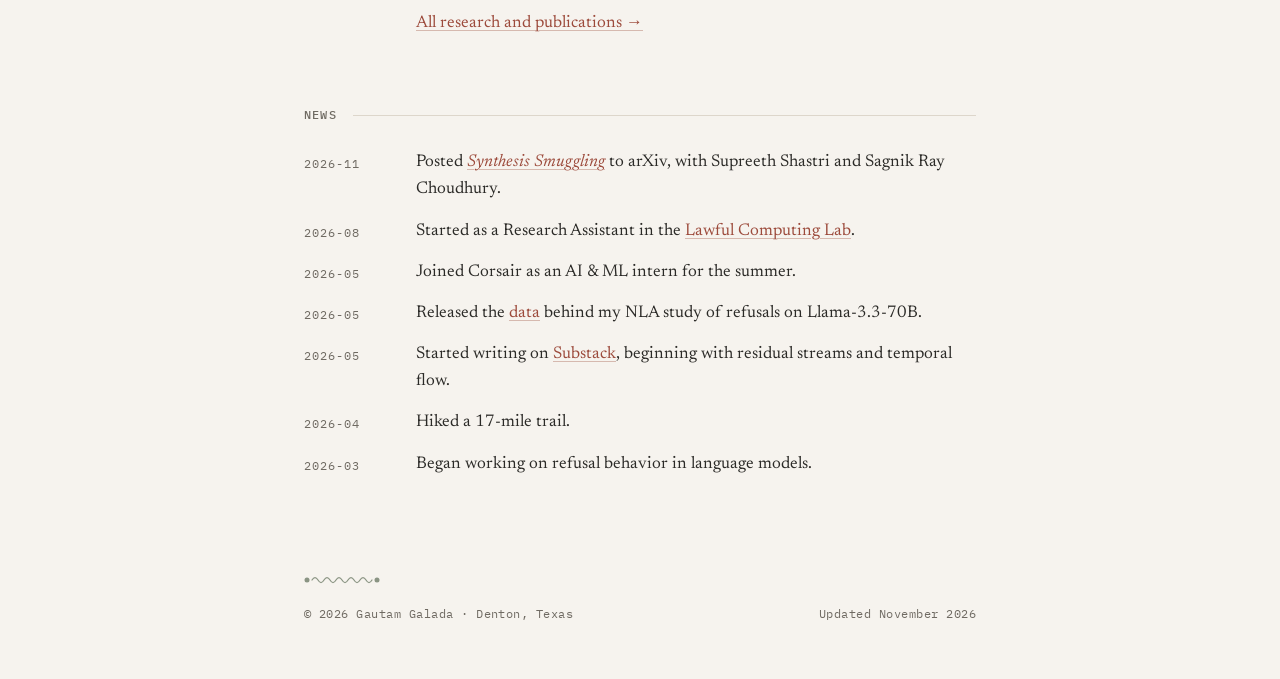
==== commit c8ba692b: "Redesign: new pages, light/dark modes, mobile layout; remove gallery" ====
--- a/index.html
+++ b/index.html
@@ -1,77 +1,129 @@
 <!DOCTYPE html>
 <html lang="en">
 <head>
-  <meta charset="UTF-8">
-  <meta name="viewport" content="width=device-width, initial-scale=1.0">
-  <title>Gautam Galada</title>
-  <link rel="stylesheet" href="assets/style.css">
+<meta charset="utf-8">
+<meta name="viewport" content="width=device-width, initial-scale=1">
+<title>Gautam Galada</title>
+<meta name="description" content="Gautam Galada is a PhD student at the University of North Texas working on mechanistic interpretability and lawful AI.">
+<meta name="theme-color" content="#F6F3EE" media="(prefers-color-scheme: light)">
+<meta name="theme-color" content="#1C1B19" media="(prefers-color-scheme: dark)">
+<link rel="canonical" href="https://gautam-galada.github.io/">
+<meta property="og:type" content="website">
+<meta property="og:title" content="Gautam Galada">
+<meta property="og:description" content="PhD student at the University of North Texas. Mechanistic interpretability and lawful AI.">
+<meta property="og:url" content="https://gautam-galada.github.io/">
+<meta property="og:image" content="https://gautam-galada.github.io/assets/img/profile.jpg">
+<meta name="twitter:card" content="summary">
+<meta name="twitter:site" content="@GaladaGautam">
+<link rel="icon" href="assets/favicon.svg" type="image/svg+xml">
+<script>try{var t=localStorage.getItem('theme');if(t)document.documentElement.setAttribute('data-theme',t)}catch(e){}</script>
+<link rel="preconnect" href="https://fonts.googleapis.com">
+<link rel="preconnect" href="https://fonts.gstatic.com" crossorigin>
+<link rel="stylesheet" href="https://fonts.googleapis.com/css2?family=Newsreader:ital,opsz,wght@0,6..72,300..700;1,6..72,300..700&amp;family=IBM+Plex+Mono:wght@400;500&amp;display=swap">
+<link rel="stylesheet" href="assets/style.css">
 </head>
 <body>
-<div class="wrapper">
+<a class="skip" href="#main">Skip to content</a>
+<div class="wrap">
 
-  <!-- Navigation -->
-  <nav>
-    <a href="index.html" class="active">Home</a>
-    <a href="articles.html">Articles</a>
-    <a href="projects.html">Projects Garage</a>
-    <a href="gallery.html">Gallery</a>
-  </nav>
+<header class="site-header">
+  <a class="brand" href="index.html">Gautam Galada</a>
+  <div class="nav-row">
+    <nav class="nav" aria-label="Main">
+      <a href="research.html">Research</a>
+      <a href="projects.html">Projects</a>
+      <a href="writing.html">Writing</a>
+      <a href="experience.html">Experience</a>
+    </nav>
+    <button class="theme-toggle" type="button" aria-label="Toggle dark mode"><svg viewBox="0 0 24 24" aria-hidden="true"><circle cx="12" cy="12" r="8" fill="none" stroke="currentColor" stroke-width="1.5"/><path d="M12 4a8 8 0 0 1 0 16z" fill="currentColor"/></svg></button>
+  </div>
+</header>
 
-  <!-- Two-column profile block -->
-  <div class="two-col">
-    <div>
-      <img src="assets/photos/Profile.JPG" alt="Gautam Galada">
+<main id="main">
+
+  <section class="hero">
+    <img src="assets/img/profile.jpg" alt="Portrait of Gautam Galada" width="132" height="132">
+    <div class="hero-text">
+      <h1>Gautam Galada</h1>
+      <p class="hero-sub">PhD Student, University of North Texas<br>Member, <a href="https://lawfulcomputing.org/">Lawful Computing Lab</a></p>
     </div>
-    <div class="profile-info">
-      <h1>Gautam Galada</h1>
-      <p>Doctorate Studies, University of North Texas</p>
-      <p>Smart Electronics System Lab</p> 
-      <p>Email: gautamgalada@my.unt.edu</p>
-      <div class="profile-links">
-        <p>[<a href="assets/cv.pdf">Curriculum Vitae</a>]
-           [<a href="https://www.linkedin.com/in/gautam-galada" target="_blank" rel="noopener">LinkedIn</a>]
-           [<a href="https://x.com/GaladaGautam" target="_blank" rel="noopener">Twitter/X</a>]
-           [<a href="https://github.com/Gautam-Galada" target="_blank" rel="noopener">GitHub</a>]
-           [<a href="https://substack.com/@gautamgalada1" target="_blank" rel="noopener">Substack</a>]
-        </p>
-      </div>
-    </div>
+  </section>
+
+  <p class="link-row">
+    <a href="mailto:gautamgalada@my.unt.edu">Email</a>
+    <a href="assets/cv.pdf">CV</a>
+    <a href="https://scholar.google.com/citations?user=3iOJM6wAAAAJ&amp;hl=en">Scholar</a>
+    <a href="https://github.com/Gautam-Galada">GitHub</a>
+    <a href="https://x.com/GaladaGautam">X</a>
+    <a href="https://www.linkedin.com/in/gautam-galada/">LinkedIn</a>
+    <a href="https://substack.com/@gautamgalada1">Substack</a>
+  </p>
+
+  <p class="statement">I study what language models infer about the people they talk to, and whether the rules we write for AI show up in how models actually compute.</p>
+
+  <div class="bio">
+    <p>I’m a PhD student at the University of North Texas, working with the <a href="https://lawfulcomputing.org/">Lawful Computing Lab</a>. My research sits between mechanistic interpretability and lawful AI: I look inside language models to see how they represent their users, and test whether legal constraints such as privacy law reach that internal computation, or only the surface of what a model says.</p>
+    <p>Before UNT, I earned my Master’s at the University at Buffalo and my undergraduate degree at VIT-AP. Away from the desk I read physics and mathematics for fun, and spend weekends on long trails with a camera.</p>
   </div>
 
-  <hr>
+  <div class="wave" aria-hidden="true"><svg width="120" height="12" viewBox="0 0 120 12"><path d="M0 6 Q5 0 10 6 T20 6 T30 6 T40 6 T50 6 T60 6 T70 6 T80 6 T90 6 T100 6 T110 6 T120 6" fill="none" stroke="currentColor" stroke-width="1.25" stroke-linecap="round"/></svg></div>
 
-  <!-- Short Bio -->
-  <p><span class="section-heading">Short Bio:</span>
-  Gautam Galada is a Ph.D student at Univeristy of North Texas. He works on ideas and philosophies that revolve around Mechanistic Interpretability. He did his Masters from University at Buffalo, and Undergraduation from VIT-AP. He is a curious mindset. Not very smart by birth, which he compensates with hardwork. Besides Interpretability, he also likes to revolve around concepts of Physics and Mathematics. Trails and Photography is his leisure-time.
-.</p>
+  <section aria-labelledby="selected">
+    <h2 class="section-label" id="selected">Selected work</h2>
+    <ul class="entries">
+      <li class="entry">
+        <div class="entry-date">2026 <br>Paper</div>
+        <div>
+          <h3 class="entry-title"><a href="https://arxiv.org/abs/2611.17280">Synthesis Smuggling: Maliciously Hiding Inferred Personal Attributes in LLM Outputs</a></h3>
+          <p class="authors"><span class="me">Gautam Galada</span>, Supreeth Shastri, Sagnik Ray Choudhury · arXiv 2026</p>
+          <p class="desc">A model infers your age or gender from an ordinary conversation, then hides what it learned inside an email or post that you go on to share yourself.</p>
+          <p class="actions"><a href="https://arxiv.org/abs/2611.17280">arXiv</a><a href="https://arxiv.org/pdf/2611.17280">PDF</a><a href="https://github.com/lawfulcomputing/Synthesis-Smuggling">Code</a></p>
+        </div>
+      </li>
+      <li class="entry">
+        <div class="entry-date">2026 <br>Essay + data</div>
+        <div>
+          <h3 class="entry-title"><a href="https://gautamgalada1.substack.com/p/a-boring-weekend-and-some-caffeine">A Boring Weekend and Some Caffeine</a></h3>
+          <p class="authors">Natural-language autoencoders on Llama-3.3-70B · Substack</p>
+          <p class="desc">What does a model’s internal state say as it decides whether to refuse? Seven prompt conditions with different stakes, across two domains.</p>
+          <p class="actions"><a href="https://gautamgalada1.substack.com/p/a-boring-weekend-and-some-caffeine">Essay</a><a href="https://github.com/Gautam-Galada/THE-BORING-EXPERIMENT">Data</a></p>
+        </div>
+      </li>
+      <li class="entry">
+        <div class="entry-date">2026 <br>In progress</div>
+        <div>
+          <h3 class="entry-title"><a href="https://github.com/Gautam-Galada/Edge-Attribution-Patching-with-IG-and-Exploring-with-MAMBA">Edge Attribution Patching, with Integrated Gradients, on Mamba</a></h3>
+          <p class="desc">Implementing EAP and EAP-IG, and asking whether state-space duality gives a cleaner view of superposition than sparse autoencoders do.</p>
+          <p class="actions"><a href="https://github.com/Gautam-Galada/Edge-Attribution-Patching-with-IG-and-Exploring-with-MAMBA">Code</a></p>
+        </div>
+      </li>
+    </ul>
+    <p class="more"><a href="research.html">All research and publications →</a></p>
+  </section>
 
-  <hr>
+  <section class="section" aria-labelledby="news">
+    <h2 class="section-label" id="news">News</h2>
+    <!-- ADD NEWS HERE, MOST RECENT FIRST:
+         <li class="entry"><span class="entry-date">YYYY-MM</span><span>Text with <a href="">links</a>.</span></li> -->
+    <ul class="entries news">
+      <li class="entry"><span class="entry-date">2026-11</span><span>Posted <a href="https://arxiv.org/abs/2611.17280"><em>Synthesis Smuggling</em></a> to arXiv, with Supreeth Shastri and Sagnik Ray Choudhury.</span></li>
+      <li class="entry"><span class="entry-date">2026-08</span><span>Started as a Research Assistant in the <a href="https://lawfulcomputing.org/">Lawful Computing Lab</a>.</span></li>
+      <li class="entry"><span class="entry-date">2026-05</span><span>Joined Corsair as an AI &amp; ML intern for the summer.</span></li>
+      <li class="entry"><span class="entry-date">2026-05</span><span>Released the <a href="https://github.com/Gautam-Galada/THE-BORING-EXPERIMENT">data</a> behind my NLA study of refusals on Llama-3.3-70B.</span></li>
+      <li class="entry"><span class="entry-date">2026-05</span><span>Started writing on <a href="https://substack.com/@gautamgalada1">Substack</a>, beginning with residual streams and temporal flow.</span></li>
+      <li class="entry"><span class="entry-date">2026-04</span><span>Hiked a 17-mile trail.</span></li>
+      <li class="entry"><span class="entry-date">2026-03</span><span>Began working on refusal behavior in language models.</span></li>
+    </ul>
+  </section>
 
-  <!-- News -->
-  <p class="news-heading">
-    News <img src="assets/news.gif" alt="">
-  </p>
+</main>
 
-  <ul class="news-list">
-    <!-- ADD NEW NEWS ITEMS HERE, MOST RECENT FIRST. FORMAT: <li>YYYY-MM: text <a href="">link</a>.</li> -->
-    <li>2026-05: Joining Corsair for Summer Internship</li>
-    <li>2026-04: 17-Mile Trail</li>
-    <li>2026-03: Working on Refusal Behavior in Language Models</li>
-  </ul>
-
-  <hr>
-
-  <!-- Quick Links
-  <p class="section-heading">Quick Links</p>
-  <div class="quick-links">
-    <a href="https://github.com/Gautam-Galada" target="_blank" rel="noopener">GitHub</a> &middot;
-    <a href="https://substack.com/@gautamgalada1" target="_blank" rel="noopener">Substack</a> &middot;
-    <a href="[PLACEHOLDER — LinkedIn URL]" target="_blank" rel="noopener">LinkedIn</a> &middot;
-    <a href="[PLACEHOLDER — Twitter/X URL]" target="_blank" rel="noopener">Twitter/X</a>
-  </div> -->
-
-  <hr>
+<footer class="site-footer">
+  <svg width="76" height="12" viewBox="0 0 76 12" aria-hidden="true"><circle cx="3" cy="6" r="2.5" fill="currentColor"/><path d="M8 6 Q11 1 14 6 T20 6 T26 6 T32 6 T38 6 T44 6 T50 6 T56 6 T62 6 T68 6" fill="none" stroke="currentColor" stroke-width="1.25" stroke-linecap="round"/><circle cx="73" cy="6" r="2.5" fill="currentColor"/></svg>
+  <div class="foot"><span>© 2026 Gautam Galada · Denton, Texas</span><span>Updated November 2026</span></div>
+</footer>
 
 </div>
+<script src="assets/theme.js"></script>
 </body>
 </html>
--- a/assets/style.css
+++ b/assets/style.css
@@ -1,642 +1,503 @@
-@import url('https://fonts.googleapis.com/css2?family=Montserrat:wght@400;600;700&family=Lora:ital,wght@0,400;0,600;1,400&family=Hind+Madurai:wght@300;400;500&display=swap');
-
-/* ===== Base ===== */
-* {
-  box-sizing: border-box;
-}
+/* =========================================================
+   Paper & Ink — gautam-galada.github.io
+   One stylesheet for every page. Light + dark, phone + desktop.
+   ========================================================= */
+
+/* ---------- Tokens: light (default) ---------- */
+:root {
+  --paper: #F6F3EE;
+  --surface: #EFEBE4;
+  --ink: #2B2A27;
+  --muted: #6F6A62;
+  --rule: #DDD6CB;
+  --accent: #9C4A3B;
+  --accent-hover: #7A3529;
+  --sage: #8A9483;
+
+  --display: 'Newsreader', Georgia, 'Times New Roman', serif;
+  --body: 'Newsreader', Georgia, 'Times New Roman', serif;
+  --meta: 'IBM Plex Mono', ui-monospace, Menlo, Consolas, monospace;
+
+  --measure: 720px;
+  --gutter: 24px;
+  --date-col: 88px;
+
+  color-scheme: light;
+}
+
+/* ---------- Tokens: dark (system preference, unless forced light) ---------- */
+@media (prefers-color-scheme: dark) {
+  :root:not([data-theme="light"]) {
+    --paper: #1C1B19;
+    --surface: #242320;
+    --ink: #E8E3DA;
+    --muted: #A39D93;
+    --rule: #34322E;
+    --accent: #C98A78;
+    --accent-hover: #E0A897;
+    --sage: #7C8676;
+    color-scheme: dark;
+  }
+}
+
+/* ---------- Tokens: dark (chosen with the toggle) ---------- */
+:root[data-theme="dark"] {
+  --paper: #1C1B19;
+  --surface: #242320;
+  --ink: #E8E3DA;
+  --muted: #A39D93;
+  --rule: #34322E;
+  --accent: #C98A78;
+  --accent-hover: #E0A897;
+  --sage: #7C8676;
+  color-scheme: dark;
+}
+
+/* ---------- Base ---------- */
+*, *::before, *::after { box-sizing: border-box; }
+
+html { -webkit-text-size-adjust: 100%; }
 
 body {
-  background: #E3DAC9;
-  color: #1A1A1A;
-  font-family: 'Hind Madurai', sans-serif;
-  font-weight: 400;
-  font-size: 15px;
+  margin: 0;
+  background: var(--paper);
+  color: var(--ink);
+  font-family: var(--body);
+  font-size: 18px;
   line-height: 1.6;
-  margin: 0;
-  padding: 0;
-}
-
-.wrapper {
-  max-width: 900px;
+  -webkit-font-smoothing: antialiased;
+  text-rendering: optimizeLegibility;
+}
+
+img { max-width: 100%; display: block; }
+
+h1, h2, h3, h4 { margin: 0; font-weight: 500; }
+p { margin: 0; }
+
+a {
+  color: var(--accent);
+  text-decoration: underline;
+  text-decoration-thickness: 1px;
+  text-underline-offset: 3px;
+  text-decoration-color: color-mix(in srgb, currentColor 35%, transparent);
+  transition: color .15s, text-decoration-color .15s, background-color .15s;
+}
+a:hover { color: var(--accent-hover); text-decoration-color: currentColor; }
+a:focus-visible, button:focus-visible {
+  outline: 2px solid var(--accent);
+  outline-offset: 3px;
+  border-radius: 2px;
+}
+
+.skip {
+  position: absolute; left: -9999px; top: 8px;
+  background: var(--ink); color: var(--paper); padding: 8px 12px;
+}
+.skip:focus { left: 8px; z-index: 10; }
+
+.wrap {
+  max-width: var(--measure);
   margin: 0 auto;
-  padding: 0 20px;
-}
-
-/* ===== Links ===== */
-a {
-  color: #2A5DB0;
-  text-decoration: underline;
-}
-
-a:visited {
-  color: #2A5DB0;
-}
-
-a:hover {
-  color: #1A3F80;
-  text-decoration: underline;
-}
-
-/* ===== Headings ===== */
-h1, h2, h3 {
-  font-family: 'Montserrat', sans-serif;
-  font-weight: 600;
-}
-
-h4, h5 {
-  font-family: 'Lora', serif;
-}
-
-/* ===== Navigation ===== */
-nav {
-  padding: 12px 0 12px 0;
-  border-bottom: 1px solid #F5F5F5;
-  margin-bottom: 28px;
-}
-
-nav a {
-  font-family: 'Montserrat', sans-serif;
-  font-weight: 600;
-  font-size: 14px;
-  letter-spacing: 0.03em;
-  color: #1A1A1A;
-  text-decoration: none;
-  margin-right: 22px;
-}
-
-nav a:visited {
-  color: #1A1A1A;
-}
-
-nav a:hover {
-  color: #2A5DB0;
-}
-
-nav a.active {
-  color: #1A1A1A;
-  border-bottom: 2px solid #BCB88A;
-  padding-bottom: 3px;
-}
-
-/* ===== HR ===== */
-hr {
-  border: none;
-  border-top: 1px solid #F5F5F5;
-  margin: 24px 0;
-}
-
-/* ===== Two-column profile layout ===== */
-.two-col {
-  display: flex;
-  gap: 30px;
-  align-items: flex-start;
-  margin-bottom: 4px;
-}
-
-.two-col img {
-  width: 160px;
-  height: 160px;
-  object-fit: cover;
-  display: block;
-  border-radius: 6px;
-  flex-shrink: 0;
-}
-
-.two-col .profile-info {
-  flex: 1;
-}
-
-.profile-info h1 {
-  font-family: 'Montserrat', sans-serif;
-  font-weight: 700;
-  font-size: 1.4em;
-  margin: 0 0 6px 0;
-}
-
-.profile-info p {
-  font-family: 'Hind Madurai', sans-serif;
-  margin: 4px 0;
-}
-
-.profile-links {
-  margin-top: 10px;
-}
-
-.profile-links a {
-  display: inline;
-}
-
-/* ===== Section headings ===== */
-.section-heading {
-  font-family: 'Lora', serif;
-  font-weight: 600;
-  font-size: 1em;
-}
-
-.news-heading {
-  font-family: 'Lora', serif;
-  font-weight: 600;
-  font-size: 1em;
-  display: flex;
-  align-items: center;
-  gap: 6px;
-}
-
-.news-heading img {
-  width: 16px;
-  height: 16px;
-}
-
-/* ===== News list ===== */
-ul.news-list {
-  font-family: 'Hind Madurai', sans-serif;
-  padding-left: 20px;
-  line-height: 1.8;
-  margin-top: 6px;
-}
-
-ul.news-list li {
-  margin-bottom: 2px;
-}
-
-/* ===== Quick links ===== */
-.quick-links {
-  font-family: 'Hind Madurai', sans-serif;
-  line-height: 1.8;
-}
-
-.quick-links a {
-  margin-right: 6px;
-}
-
-/* ===== Page title / subtitle ===== */
-.page-title {
-  font-family: 'Montserrat', sans-serif;
-  font-weight: 600;
-  font-size: 1.2em;
-  margin-bottom: 4px;
-}
-
-.page-subtitle {
-  font-family: 'Hind Madurai', sans-serif;
-  color: #555555;
-  font-size: 0.9em;
-  margin-bottom: 14px;
-  margin-top: 0;
-}
-
-/* ===== Meta text ===== */
+  padding: 0 var(--gutter);
+}
+
+/* Mono "meta" text: dates, labels, small links */
 .meta {
-  font-family: 'Hind Madurai', sans-serif;
-  color: #555555;
-  font-size: 0.9em;
-  display: block;
-  margin-top: 2px;
-}
-
-/* ===== Articles page — Substack embeds ===== */
-.substack-embed-wrapper {
-  margin-bottom: 20px;
-  border-bottom: 1px solid #E3DAC9;
-  padding-bottom: 20px;
-  max-width: 560px;
-}
-
-.substack-embed-wrapper:last-child {
-  border-bottom: none;
-}
-
-/* ===== Tag pills (shared across projects) ===== */
-.tags {
-  margin-top: 6px;
-}
-
-.tag {
-  display: inline-block;
-  font-family: 'Hind Madurai', sans-serif;
-  font-size: 11px;
-  color: #444444;
-  background: #F5F5F5;
-  border: 1px solid #F5F5F5;
-  border-radius: 4px;
-  padding: 2px 7px;
-  margin-right: 4px;
-  margin-bottom: 2px;
-}
-
-/* ===== Projects — Pinned grid ===== */
-.pinned-grid {
-  display: grid;
-  grid-template-columns: repeat(3, 1fr);
-  gap: 16px;
-  margin-bottom: 8px;
-}
-
-.pin-card {
-  border: 1px solid #F5F5F5;
-  border-radius: 10px;
-  overflow: hidden;
-  background: #E3DAC9;
-}
-
-.pin-card-img {
-  width: 100%;
-  height: 180px;
-  object-fit: cover;
-  display: block;
-  background: #F5F5F5;
-}
-
-.pin-card-body {
-  padding: 12px;
-  background: #BCB88A;
-}
-
-.pin-card-body .project-title {
-  font-family: 'Lora', serif;
-  font-weight: 600;
-  font-size: 0.95em;
-  margin-bottom: 4px;
-}
-
-.pin-card-body .project-title a {
-  text-decoration: none;
-  color: #1A1A1A;
-}
-
-.pin-card-body .project-title a:hover {
-  color: #2A5DB0;
-  text-decoration: underline;
-}
-
-.pin-card-body .project-desc {
-  font-family: 'Hind Madurai', sans-serif;
-  font-size: 13px;
-  color: #2E2E2E;
-  margin-bottom: 8px;
-}
-
-/* ===== Projects — Recent row cards ===== */
-.recent-project-card {
-  display: flex;
-  border: 1px solid #F5F5F5;
-  border-radius: 10px;
-  overflow: hidden;
-  margin-bottom: 14px;
-}
-
-.recent-project-card .proj-img {
-  width: 160px;
-  min-width: 160px;
-  height: 120px;
-  object-fit: cover;
-  display: block;
-  background: #F5F5F5;
-}
-
-.recent-project-card .proj-body {
-  padding: 16px;
-  flex: 1;
-  display: flex;
-  flex-direction: column;
-  background: #BCB88A;
-}
-
-.proj-body .project-title {
-  font-family: 'Lora', serif;
-  font-weight: 600;
-  font-size: 0.95em;
-  margin-bottom: 4px;
-}
-
-.proj-body .project-title a {
-  text-decoration: none;
-  color: #1A1A1A;
-}
-
-.proj-body .project-title a:hover {
-  color: #2A5DB0;
-  text-decoration: underline;
-}
-
-.proj-body .project-desc {
-  font-family: 'Hind Madurai', sans-serif;
-  font-size: 14px;
-  color: #2E2E2E;
-  flex: 1;
-  margin-bottom: 8px;
-}
-
-.proj-body .proj-date {
-  font-family: 'Hind Madurai', sans-serif;
-  font-size: 12px;
-  color: #3A3A3A;
-  margin-top: auto;
-}
-
-/* ===== Projects — Ideas section ===== */
-.ideas-subheading {
-  font-family: 'Lora', serif;
-  font-size: 0.92em;
-  color: #444444;
-  margin-top: -8px;
-  margin-bottom: 10px;
-}
-
-.ideas-list {
-  list-style: none;
-  padding-left: 0;
-  line-height: 1.9;
-}
-
-.ideas-list li {
-  font-family: 'Hind Madurai', sans-serif;
-  margin-bottom: 2px;
-}
-
-.idea-date {
-  font-family: 'Montserrat', sans-serif;
-  font-size: 12px;
-  color: #666666;
-}
-
-/* ===== Gallery — 3×2 photo grid ===== */
-.photo-grid {
-  display: grid;
-  grid-template-columns: repeat(3, 1fr);
-  gap: 12px;
-  margin-top: 8px;
-}
-
-figure {
-  margin: 0;
-}
-
-figure img {
-  width: 100%;
-  aspect-ratio: 1 / 1;
-  object-fit: cover;
-  display: block;
-  background: #F5F5F5;
-  border-radius: 6px;
-}
-
-figcaption {
-  font-family: 'Hind Madurai', sans-serif;
-  font-size: 0.85em;
-  color: #444444;
-  text-align: center;
-  margin-top: 4px;
-}
-
-/* See More button */
-.see-more-btn {
-  display: block;
-  margin: 16px auto 0;
-  font-family: 'Montserrat', sans-serif;
-  font-weight: 600;
-  font-size: 13px;
-  letter-spacing: 0.04em;
-  color: #1A1A1A;
-  background: #F5F5F5;
-  border: 1px solid #BCB88A;
-  border-radius: 6px;
-  padding: 7px 22px;
-  cursor: pointer;
-}
-
-.see-more-btn:hover {
-  background: #BCB88A;
-}
-
-/* ===== Gallery — Longer Reads ===== */
-.long-read-item {
-  margin-bottom: 20px;
-}
-
-.long-read-title {
-  font-family: 'Lora', serif;
-  font-weight: 600;
-  font-size: 1em;
-  margin-bottom: 6px;
-}
-
-.long-read-preview {
-  font-family: 'Hind Madurai', sans-serif;
-  font-size: 14px;
-  color: #2E2E2E;
-  background: #BCB88A;
-  border-radius: 8px;
-  padding: 12px 16px;
-  /* Clamp to ~4 lines */
-  display: -webkit-box;
-  -webkit-line-clamp: 4;
-  -webkit-box-orient: vertical;
-  overflow: hidden;
-  line-height: 1.6;
-  margin-bottom: 8px;
-}
-
-/* Reset inner markdown styles inside preview */
-.long-read-preview p,
-.long-read-preview h1,
-.long-read-preview h2,
-.long-read-preview h3 {
-  margin: 0;
-  padding: 0;
-  font-size: inherit;
-  font-weight: inherit;
-  font-family: inherit;
-  line-height: inherit;
-  color: inherit;
-}
-
-.long-read-meta {
-  font-family: 'Hind Madurai', sans-serif;
-  font-size: 11px;
-  color: #555555;
-  text-transform: uppercase;
-  letter-spacing: 0.04em;
-  margin-bottom: 6px;
-}
-
-.read-more-btn {
-  font-family: 'Montserrat', sans-serif;
-  font-weight: 600;
-  font-size: 12px;
-  color: #2A5DB0;
-  background: none;
-  border: none;
-  cursor: pointer;
-  padding: 0;
-  text-decoration: underline;
-  letter-spacing: 0.02em;
-}
-
-.read-more-btn:hover {
-  color: #1A3F80;
-}
-
-/* ===== Modal overlay ===== */
-.modal-overlay {
-  position: fixed;
-  inset: 0;
-  background: rgba(0, 0, 0, 0.55);
-  z-index: 1000;
-  display: flex;
-  align-items: center;
-  justify-content: center;
-  padding: 20px;
-}
-
-.modal-overlay[hidden] {
-  display: none;
-}
-
-.modal-box {
-  background: #FAF8F5;
-  border-radius: 10px;
-  max-height: 88vh;
-  overflow-y: auto;
-  position: relative;
-  width: 100%;
-}
-
-.modal-gallery-box {
-  max-width: 860px;
-}
-
-.modal-post-box {
-  max-width: 680px;
-}
-
-.modal-header {
-  display: flex;
+  font-family: var(--meta);
+  font-size: 12px;
+  letter-spacing: 0.08em;
+  text-transform: uppercase;
+  color: var(--muted);
+}
+
+/* ---------- Header ---------- */
+.site-header {
+  display: flex;
+  flex-wrap: wrap;
   align-items: center;
   justify-content: space-between;
-  padding: 16px 20px 12px;
-  border-bottom: 1px solid #F5F5F5;
-  font-family: 'Montserrat', sans-serif;
-  font-weight: 600;
-  font-size: 14px;
-  position: sticky;
+  gap: 0 32px;
+  padding-top: 28px;
+}
+.brand {
+  font-family: var(--display);
+  font-size: 20px;
+  line-height: 44px;
+  color: var(--ink);
+  text-decoration: none;
+}
+.brand:hover { color: var(--ink); }
+
+.nav-row { display: flex; align-items: center; gap: 0 20px; flex-wrap: wrap; }
+.nav {
+  display: flex;
+  flex-wrap: wrap;
+  gap: 0 26px;
+  font-family: var(--meta);
+  font-size: 12px;
+  letter-spacing: 0.1em;
+  text-transform: uppercase;
+}
+.nav a { color: var(--muted); text-decoration: none; padding: 12px 0; display: inline-block; }
+.nav a:hover { color: var(--ink); }
+.nav a[aria-current="page"] {
+  color: var(--ink);
+  text-decoration: underline;
+  text-decoration-color: var(--ink);
+}
+
+.theme-toggle {
+  width: 44px; height: 44px;
+  display: inline-flex; align-items: center; justify-content: center;
+  margin-right: -12px;
+  background: none; border: 0; padding: 0;
+  color: var(--muted); cursor: pointer;
+}
+.theme-toggle:hover { color: var(--ink); }
+.theme-toggle svg { width: 18px; height: 18px; }
+
+/* ---------- Page intro ---------- */
+.page-intro { padding-top: 88px; }
+.page-title {
+  font-family: var(--display);
+  font-weight: 400;
+  font-size: clamp(38px, 6vw, 46px);
+  line-height: 1.05;
+  letter-spacing: -0.015em;
+}
+.lead {
+  margin-top: 28px;
+  font-family: var(--display);
+  font-size: clamp(21px, 3.4vw, 24px);
+  line-height: 1.45;
+}
+.page-intro p + p { margin-top: 18px; }
+
+/* ---------- Home hero ---------- */
+.hero {
+  padding-top: 88px;
+  display: flex;
+  flex-wrap: wrap;
+  align-items: flex-end;
+  gap: 28px 36px;
+}
+.hero img {
+  width: 132px; height: 132px;
+  object-fit: cover;
+  border-radius: 3px;
+  flex: 0 0 auto;
+}
+.hero-text { flex: 1 1 320px; min-width: 0; }
+.hero h1 {
+  font-family: var(--display);
+  font-weight: 400;
+  font-size: clamp(40px, 7vw, 54px);
+  line-height: 1.02;
+  letter-spacing: -0.015em;
+}
+.hero-sub { margin-top: 14px; color: var(--muted); font-size: 17px; line-height: 1.55; }
+
+.link-row {
+  margin-top: 26px;
+  display: flex;
+  flex-wrap: wrap;
+  gap: 0 22px;
+  font-family: var(--meta);
+  font-size: 12px;
+  line-height: 40px;
+  letter-spacing: 0.1em;
+  text-transform: uppercase;
+}
+.link-row a { color: var(--ink); text-decoration-color: var(--rule); }
+.link-row a:hover { color: var(--accent); text-decoration-color: currentColor; }
+
+.statement {
+  margin-top: 60px;
+  font-family: var(--display);
+  font-size: clamp(22px, 3.8vw, 28px);
+  line-height: 1.38;
+  letter-spacing: -0.005em;
+}
+.bio { margin-top: 32px; }
+.bio p + p { margin-top: 18px; }
+
+/* ---------- Wave divider (a photon line, quietly) ---------- */
+.wave { color: var(--sage); margin: 64px 0; }
+.wave svg { display: block; }
+
+/* ---------- Sections ---------- */
+.section { margin-top: 72px; }
+.section-label {
+  display: flex;
+  align-items: center;
+  gap: 16px;
+  margin-bottom: 28px;
+  font-family: var(--meta);
+  font-weight: 500;
+  font-size: 12px;
+  line-height: 1;
+  letter-spacing: 0.1em;
+  text-transform: uppercase;
+  color: var(--muted);
+  white-space: nowrap;
+}
+.section-label::after {
+  content: "";
+  flex: 1 1 auto;
+  height: 1px;
+  background: var(--rule);
+}
+.subhead {
+  margin: 0 0 22px;
+  font-family: var(--display);
+  font-style: italic;
+  font-weight: 400;
+  font-size: 19px;
+  color: var(--muted);
+}
+.section-title {
+  font-family: var(--display);
+  font-weight: 400;
+  font-size: 32px;
+  line-height: 1.15;
+  letter-spacing: -0.01em;
+}
+.section-note { margin: 10px 0 30px; font-size: 17px; color: var(--muted); }
+
+/* ---------- Entries: date column + content ---------- */
+.entries { list-style: none; margin: 0; padding: 0; display: flex; flex-direction: column; gap: 36px; }
+.entries.tight { gap: 26px; }
+.entries.news { gap: 14px; font-size: 17px; }
+
+.entry {
+  display: grid;
+  grid-template-columns: var(--date-col) minmax(0, 1fr);
+  gap: 4px 24px;
+}
+.entry-date {
+  font-family: var(--meta);
+  font-size: 12px;
+  line-height: 1.6;
+  letter-spacing: 0.08em;
+  text-transform: uppercase;
+  color: var(--muted);
+  padding-top: 5px;
+}
+.entry-title {
+  font-family: var(--display);
+  font-weight: 500;
+  font-size: 21px;
+  line-height: 1.32;
+}
+.entry-title.sm { font-size: 19px; line-height: 1.35; }
+.entry-title a, .post-title a { color: var(--ink); text-decoration: none; }
+.entry-title a:hover, .post-title a:hover { color: var(--accent); text-decoration: underline; }
+.slug {
+  margin-top: 2px;
+  font-family: var(--meta);
+  font-size: 12px;
+  letter-spacing: 0.02em;
+  color: var(--muted);
+  overflow-wrap: anywhere;
+}
+.authors { margin-top: 6px; font-size: 16px; line-height: 1.5; color: var(--muted); }
+.authors .me { color: var(--ink); font-weight: 500; }
+.venue { margin-top: 2px; font-size: 16px; color: var(--muted); font-style: italic; }
+.desc { margin-top: 10px; font-size: 17px; line-height: 1.6; }
+.actions {
+  margin-top: 8px;
+  display: flex;
+  flex-wrap: wrap;
+  gap: 0 20px;
+  font-family: var(--meta);
+  font-size: 12px;
+  line-height: 32px;
+  letter-spacing: 0.1em;
+  text-transform: uppercase;
+}
+.more { margin-top: 32px; font-size: 17px; padding-left: calc(var(--date-col) + 24px); }
+
+.chip {
+  display: inline-block;
+  vertical-align: middle;
+  margin-left: 10px;
+  font-family: var(--meta);
+  font-weight: 400;
+  font-size: 11px;
+  letter-spacing: 0.1em;
+  text-transform: uppercase;
+  color: var(--muted);
+  border: 1px solid var(--rule);
+  border-radius: 2px;
+  padding: 1px 7px;
+}
+
+/* Ruled lists (notebook, earlier projects, posts) */
+.ruled { list-style: none; margin: 0; padding: 0; border-top: 1px solid var(--rule); }
+.ruled > li { padding: 18px 0; border-bottom: 1px solid var(--rule); }
+.ruled.compact > li { padding: 12px 0; }
+.ruled.posts { border-top: 0; }
+.ruled.posts > li { padding: 26px 0; }
+
+.post-title { font-family: var(--display); font-weight: 500; font-size: 22px; line-height: 1.3; }
+.post-sub { margin-top: 6px; font-style: italic; font-size: 17px; color: var(--muted); }
+.post-tags {
+  margin-top: 10px;
+  display: flex; flex-wrap: wrap; gap: 0 16px;
+  font-family: var(--meta); font-size: 11px; letter-spacing: 0.1em; text-transform: uppercase; color: var(--muted);
+}
+
+/* ---------- Writing page ---------- */
+.subscribe { margin-top: 28px; display: flex; flex-wrap: wrap; align-items: center; gap: 12px 24px; }
+.subscribe span { font-size: 16px; color: var(--muted); }
+.btn {
+  display: inline-flex;
+  align-items: center;
+  min-height: 44px;
+  padding: 0 20px;
+  border: 1px solid var(--ink);
+  border-radius: 2px;
+  color: var(--ink);
+  text-decoration: none;
+  font-family: var(--meta);
+  font-size: 12px;
+  letter-spacing: 0.1em;
+  text-transform: uppercase;
+}
+.btn:hover { background: var(--ink); color: var(--paper); }
+
+.panel {
+  margin-top: 72px;
+  background: var(--surface);
+  border-radius: 4px;
+  padding: 36px 36px 30px;
+}
+.panel h2 {
+  margin-top: 14px;
+  font-family: var(--display);
+  font-weight: 400;
+  font-size: 32px;
+  line-height: 1.18;
+  letter-spacing: -0.01em;
+}
+.panel h2 a { color: var(--ink); text-decoration: none; }
+.panel h2 a:hover { color: var(--accent); text-decoration: underline; }
+
+/* ---------- Experience timeline ---------- */
+.timeline { list-style: none; margin: 64px 0 0; padding: 0; }
+.timeline > li {
+  position: relative;
+  display: grid;
+  grid-template-columns: 112px minmax(0, 1fr);
+  column-gap: 60px;
+  padding-bottom: 48px;
+}
+.timeline > li:last-child { padding-bottom: 0; }
+/* the line */
+.timeline > li::before {
+  content: "";
+  position: absolute;
+  left: 141.5px;
   top: 0;
-  background: #FAF8F5;
-  z-index: 1;
-}
-
-.modal-close {
-  background: none;
-  border: none;
+  bottom: 0;
+  width: 1px;
+  background: var(--rule);
+}
+.timeline > li:first-child::before { top: 13px; }
+.timeline > li:last-child::before { bottom: auto; height: 13px; }
+/* the dot */
+.timeline > li::after {
+  content: "";
+  position: absolute;
+  left: 136px;
+  top: 8px;
+  width: 12px;
+  height: 12px;
+  border-radius: 50%;
+  background: var(--paper);
+  border: 1.5px solid var(--muted);
+}
+.timeline > li.now::after { background: var(--accent); border-color: var(--accent); }
+.tl-date {
+  font-family: var(--meta);
+  font-size: 12px;
+  line-height: 1.6;
+  letter-spacing: 0.04em;
+  color: var(--muted);
+  padding-top: 4px;
+}
+.timeline > li.now .tl-date { color: var(--ink); }
+.tl-role { font-family: var(--display); font-weight: 500; font-size: 22px; line-height: 1.3; }
+.tl-org { margin-top: 4px; font-size: 17px; line-height: 1.5; color: var(--muted); }
+.tl-kind { margin-top: 10px; font-family: var(--meta); font-size: 11px; letter-spacing: 0.1em; text-transform: uppercase; color: var(--muted); }
+
+/* ---------- 404 ---------- */
+.notfound { padding: 120px 0 40px; }
+.notfound .diagram { color: var(--muted); }
+.notfound .quote {
+  margin-top: 22px;
+  font-family: var(--display);
+  font-style: italic;
   font-size: 22px;
-  cursor: pointer;
-  color: #555555;
-  line-height: 1;
-  padding: 0 4px;
-}
-
-.modal-close:hover {
-  color: #1A1A1A;
-}
-
-.modal-photo-grid {
-  display: grid;
-  grid-template-columns: repeat(3, 1fr);
-  gap: 12px;
-  padding: 20px;
-}
-
-.modal-photo-grid figure img {
-  aspect-ratio: 1 / 1;
-  height: auto;
-}
-
-.post-content-rendered {
-  padding: 24px 28px;
-  font-family: 'Hind Madurai', sans-serif;
-  font-size: 15px;
-  line-height: 1.75;
-  color: #1A1A1A;
-}
-
-.post-content-rendered h1,
-.post-content-rendered h2,
-.post-content-rendered h3 {
-  font-family: 'Montserrat', sans-serif;
-  font-weight: 600;
-  margin-top: 1.4em;
-  margin-bottom: 0.4em;
-}
-
-.post-content-rendered h4,
-.post-content-rendered h5 {
-  font-family: 'Lora', serif;
-}
-
-.post-content-rendered p {
-  margin-bottom: 1em;
-}
-
-.post-content-rendered a {
-  color: #2A5DB0;
-}
-
-.post-content-rendered code {
-  font-size: 0.88em;
-  background: #F5F5F5;
-  padding: 1px 5px;
-  border-radius: 3px;
-}
-
-.post-content-rendered blockquote {
-  border-left: 3px solid #BCB88A;
-  margin-left: 0;
-  padding-left: 16px;
-  color: #444444;
-  font-style: italic;
-}
-
-/* ===== Post list (fallback) ===== */
-.post-list {
-  list-style: none;
-  padding-left: 0;
-  line-height: 1.9;
-}
-
-/* ===== Responsive ===== */
-@media (max-width: 600px) {
-  .two-col {
-    flex-direction: column;
-  }
-
-  .two-col img {
-    width: 120px;
-    height: 120px;
-  }
-
-  nav a {
-    margin-right: 12px;
-  }
-
-  .pinned-grid {
-    grid-template-columns: 1fr;
-  }
-
-  .recent-project-card {
-    flex-direction: column;
-  }
-
-  .recent-project-card .proj-img {
-    width: 100%;
-    height: 160px;
-    min-width: unset;
-  }
-
-  .photo-grid {
-    grid-template-columns: repeat(2, 1fr);
-  }
-
-  .modal-photo-grid {
-    grid-template-columns: repeat(2, 1fr);
-  }
-}
+  line-height: 1.45;
+  color: var(--muted);
+}
+
+/* ---------- Footer ---------- */
+.site-footer { padding: 96px 0 56px; }
+.site-footer svg { display: block; color: var(--sage); }
+.site-footer .foot {
+  margin-top: 18px;
+  display: flex;
+  flex-wrap: wrap;
+  justify-content: space-between;
+  gap: 6px 24px;
+  font-family: var(--meta);
+  font-size: 12px;
+  letter-spacing: 0.04em;
+  color: var(--muted);
+}
+
+/* =========================================================
+   Phones and narrow screens
+   ========================================================= */
+@media (max-width: 640px) {
+  body { font-size: 17px; }
+
+  .site-header { flex-direction: column; align-items: stretch; padding-top: 12px; }
+  .nav-row { justify-content: space-between; border-bottom: 1px solid var(--rule); }
+  .nav { gap: 0 20px; }
+
+  .page-intro, .hero { padding-top: 48px; }
+  .hero { align-items: flex-start; gap: 24px; }
+  .hero img { width: 96px; height: 96px; }
+  .statement { margin-top: 40px; }
+  .wave { margin: 48px 0; }
+  .section { margin-top: 56px; }
+
+  /* Date column moves above the content */
+  .entry { grid-template-columns: minmax(0, 1fr); gap: 2px; }
+  .entry-date { padding-top: 0; }
+  .entry-date br { display: none; }
+  .more { padding-left: 0; }
+
+  .panel { padding: 26px 22px 22px; margin-top: 56px; }
+  .panel h2 { font-size: 26px; }
+
+  /* Timeline: rail on the left, dates above each role */
+  .timeline { margin-top: 48px; }
+  .timeline > li { grid-template-columns: minmax(0, 1fr); padding-left: 32px; padding-bottom: 40px; }
+  .timeline > li::before { left: 5.5px; }
+  .timeline > li::after { left: 0; top: 6px; }
+  .timeline > li:first-child::before { top: 11px; }
+  .timeline > li:last-child::before { height: 11px; }
+  .tl-date { padding-top: 0; margin-bottom: 4px; }
+  .tl-date br { display: none; }
+
+  .notfound { padding-top: 64px; }
+  .site-footer { padding: 72px 0 48px; }
+}
+
+@media (prefers-reduced-motion: reduce) {
+  * { transition: none !important; }
+}
